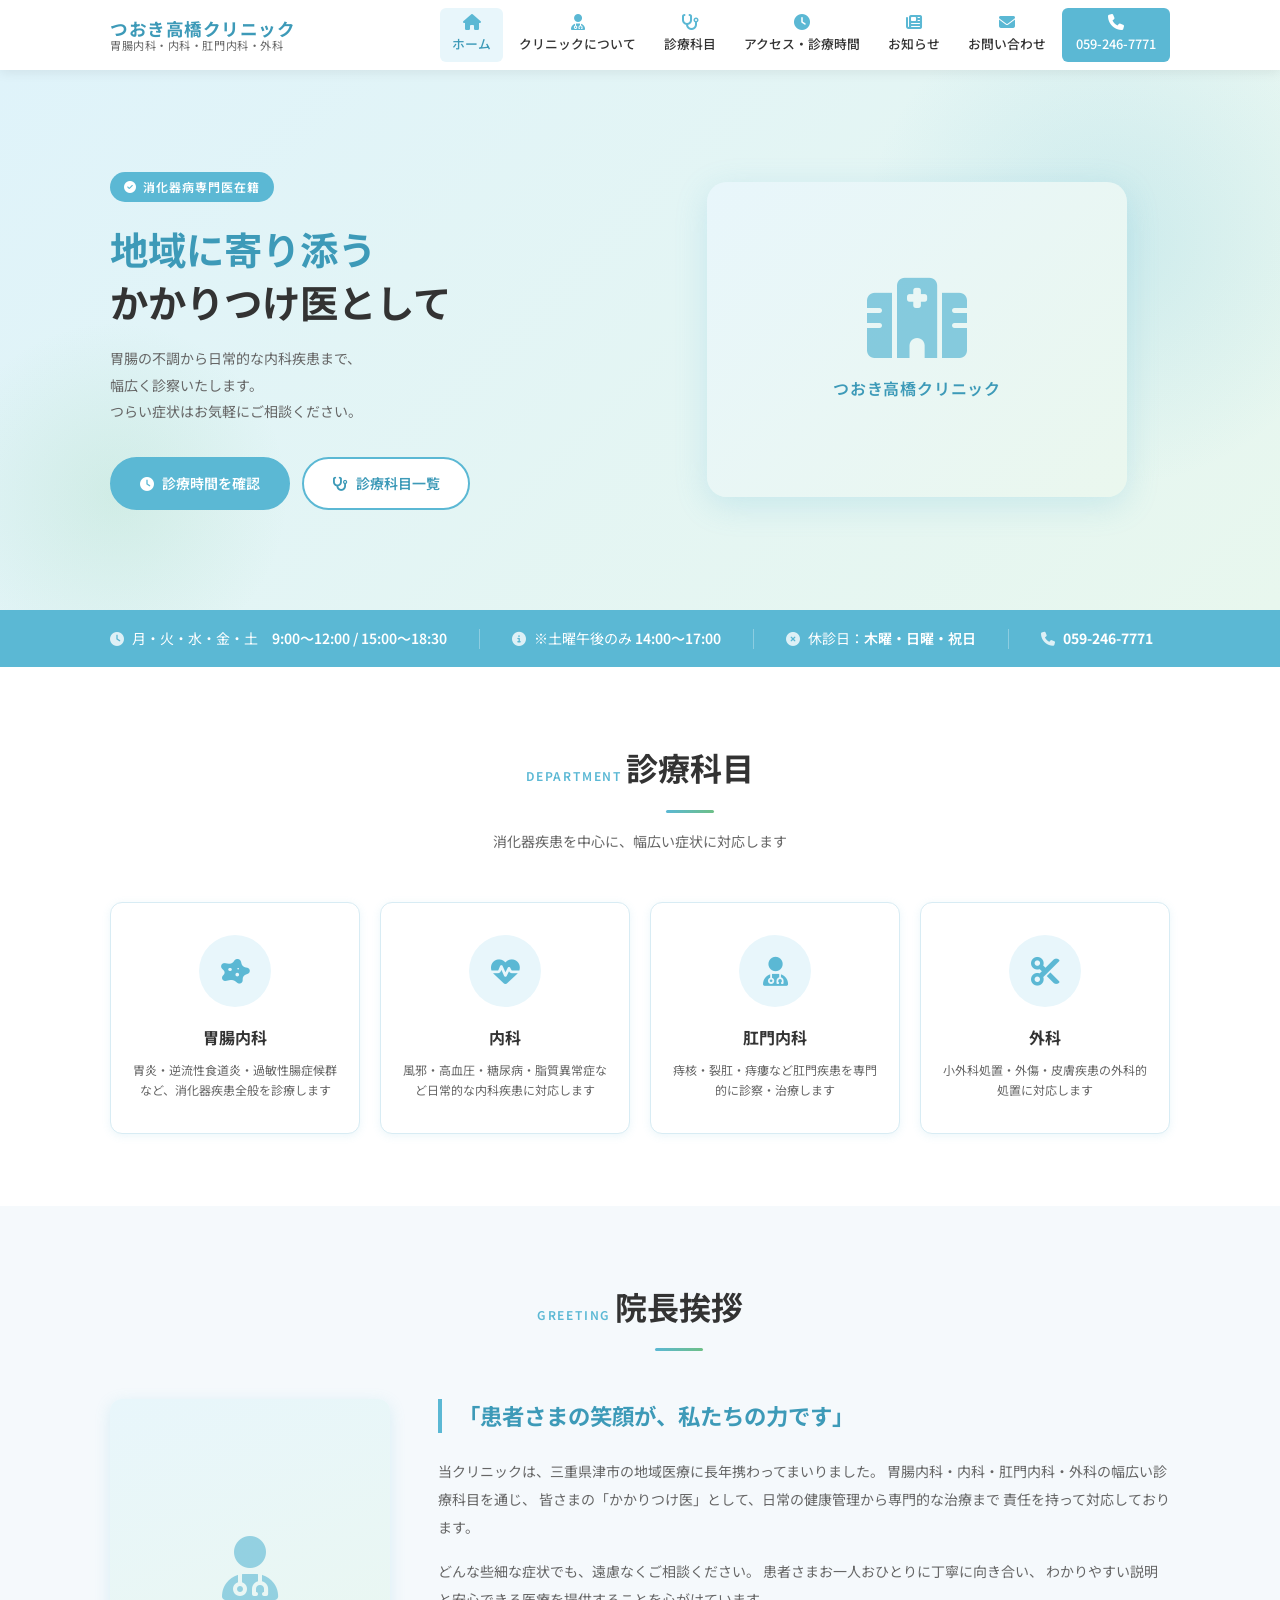
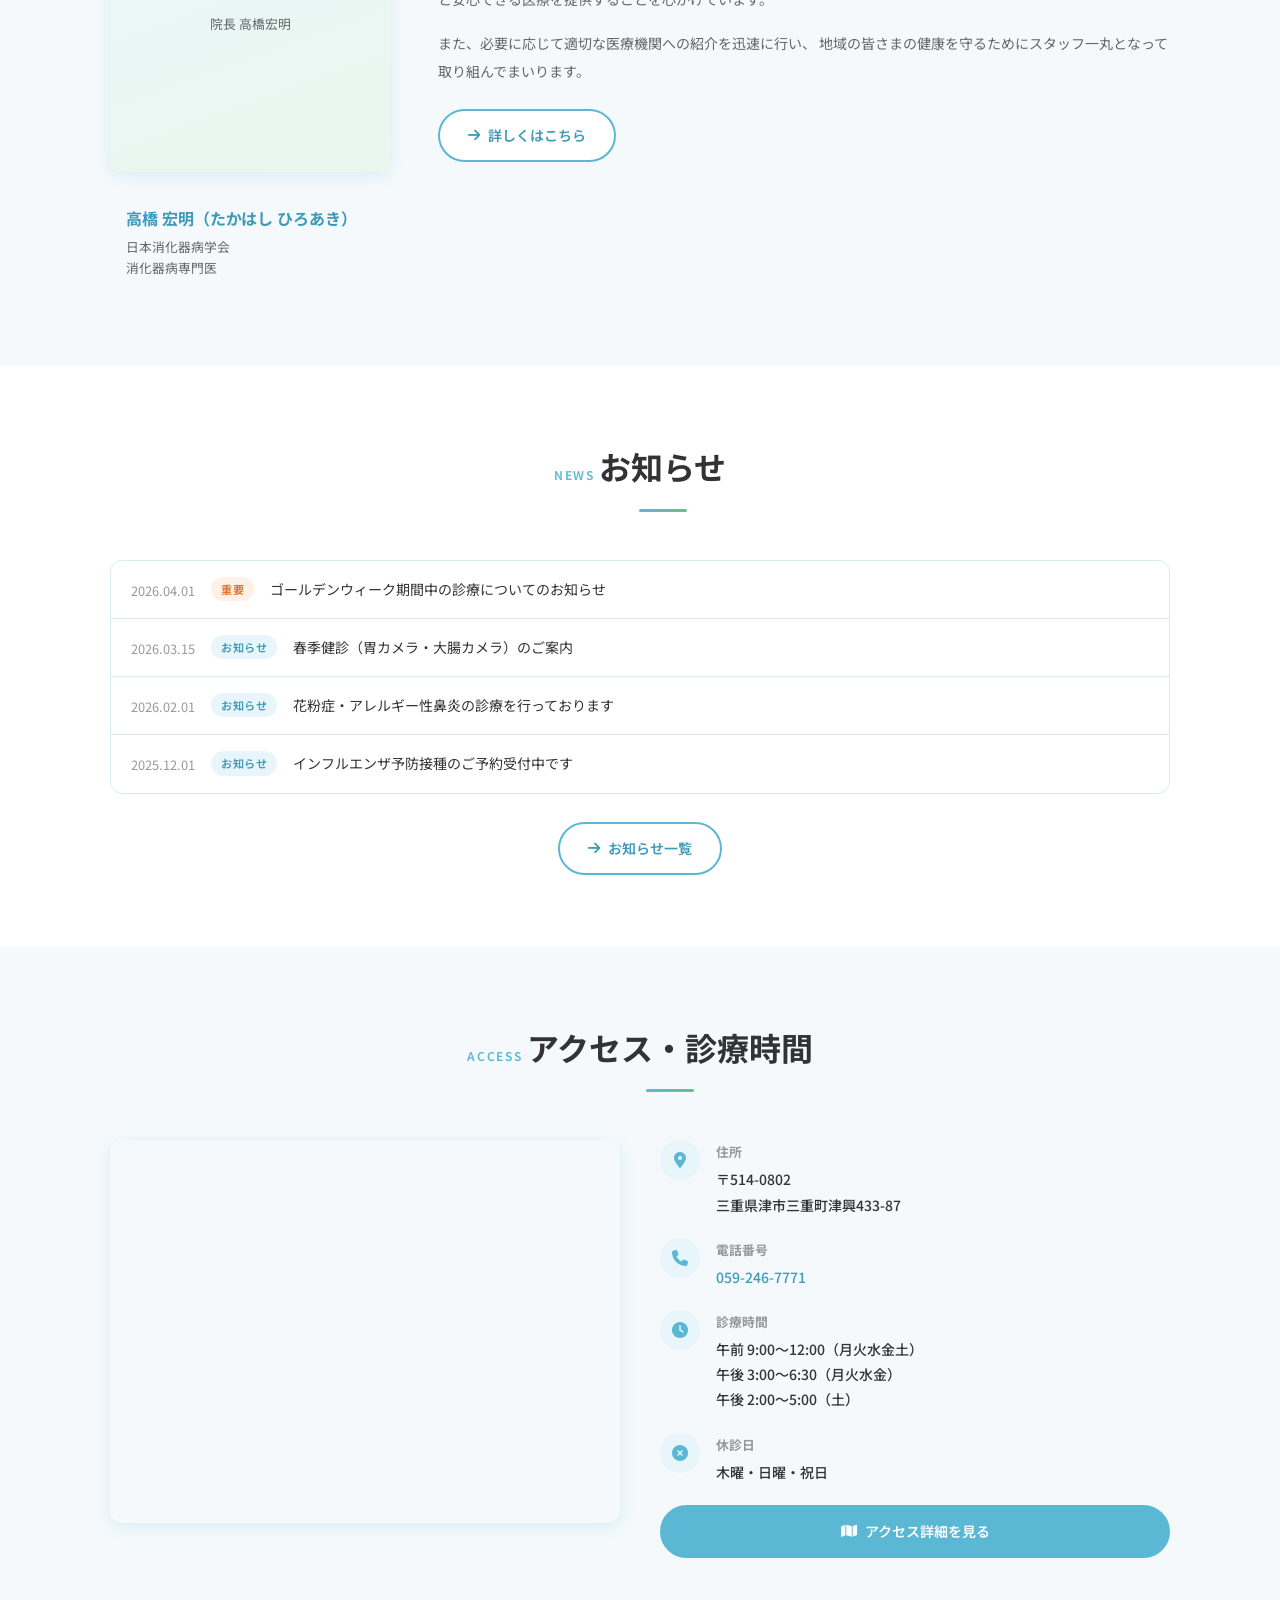
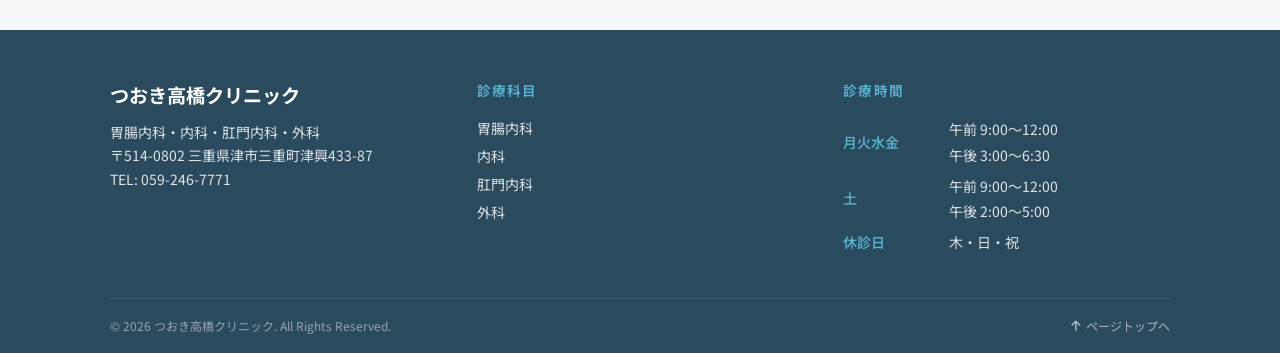
==== index.html @ 0715feaf "first commit" ====
<!DOCTYPE html>
<html lang="ja">
<head>
  <meta charset="UTF-8">
  <meta name="viewport" content="width=device-width, initial-scale=1.0">
  <title>つおき高橋クリニック | 胃腸内科・内科・肛門内科・外科 — 三重県津市</title>
  <meta name="description" content="三重県津市の「つおき高橋クリニック」。胃腸内科・内科・肛門内科・外科を診療。院長は日本消化器病学会専門医。お気軽にご来院ください。">
  <link rel="preconnect" href="https://fonts.googleapis.com">
  <link rel="preconnect" href="https://fonts.gstatic.com" crossorigin>
  <link href="https://fonts.googleapis.com/css2?family=Noto+Sans+JP:wght@400;500;600;700&display=swap" rel="stylesheet">
  <link rel="stylesheet" href="https://cdnjs.cloudflare.com/ajax/libs/font-awesome/6.5.0/css/all.min.css" media="print" onload="this.media='all'">
  <noscript><link rel="stylesheet" href="https://cdnjs.cloudflare.com/ajax/libs/font-awesome/6.5.0/css/all.min.css"></noscript>
  <link rel="stylesheet" href="css/common.css">
  <link rel="stylesheet" href="css/style.css">
  <!-- SEO: canonical / favicon -->
  <link rel="canonical" href="https://www.tsuoki-takahashi-cl.com/">
  <link rel="icon" href="/images/favicon.ico">
  <meta name="theme-color" content="#5BB8D4">
  <meta name="geo.region" content="JP-24">
  <meta name="geo.placename" content="津市, 三重県">
  <meta name="geo.position" content="34.73;136.5">
  <meta name="ICBM" content="34.73, 136.5">
  <!-- SEO: OGP -->
  <meta property="og:type" content="website">
  <meta property="og:locale" content="ja_JP">
  <meta property="og:site_name" content="つおき高橋クリニック">
  <meta property="og:title" content="つおき高橋クリニック | 胃腸内科・内科・肛門内科・外科 — 三重県津市">
  <meta property="og:description" content="三重県津市の「つおき高橋クリニック」。胃腸内科・内科・肛門内科・外科を診療。院長は日本消化器病学会専門医。お気軽にご来院ください。">
  <meta property="og:url" content="https://www.tsuoki-takahashi-cl.com/">
  <meta property="og:image" content="https://www.tsuoki-takahashi-cl.com/images/ogp.png">
  <meta property="og:image:width" content="1200">
  <meta property="og:image:height" content="630">
  <!-- SEO: Twitter Card -->
  <meta name="twitter:card" content="summary_large_image">
  <meta name="twitter:title" content="つおき高橋クリニック | 三重県津市">
  <meta name="twitter:description" content="三重県津市の胃腸内科・内科・肛門内科・外科クリニック。消化器病専門医在籍。">
  <meta name="twitter:image" content="https://www.tsuoki-takahashi-cl.com/images/ogp.png">
  <!-- AIO: JSON-LD 構造化データ -->
  <script type="application/ld+json">
  [
    {
      "@context": "https://schema.org",
      "@type": "MedicalClinic",
      "@id": "https://www.tsuoki-takahashi-cl.com/#clinic",
      "name": "つおき高橋クリニック",
      "alternateName": "Tsuoki Takahashi Clinic",
      "url": "https://www.tsuoki-takahashi-cl.com/",
      "telephone": "+81-59-246-7771",
      "image": "https://www.tsuoki-takahashi-cl.com/images/ogp.png",
      "description": "三重県津市の胃腸内科・内科・肛門内科・外科クリニック。日本消化器病学会 消化器病専門医の院長が丁寧に診察します。",
      "address": {
        "@type": "PostalAddress",
        "streetAddress": "三重町津興433-87",
        "addressLocality": "津市",
        "addressRegion": "三重県",
        "postalCode": "514-0802",
        "addressCountry": "JP"
      },
      "geo": {
        "@type": "GeoCoordinates",
        "latitude": 34.73,
        "longitude": 136.5
      },
      "medicalSpecialty": ["Gastroenterology", "GeneralPractice", "Surgery"],
      "openingHoursSpecification": [
        {
          "@type": "OpeningHoursSpecification",
          "dayOfWeek": ["Monday","Tuesday","Wednesday","Friday"],
          "opens": "09:00",
          "closes": "12:00"
        },
        {
          "@type": "OpeningHoursSpecification",
          "dayOfWeek": ["Monday","Tuesday","Wednesday","Friday"],
          "opens": "15:00",
          "closes": "18:30"
        },
        {
          "@type": "OpeningHoursSpecification",
          "dayOfWeek": ["Saturday"],
          "opens": "09:00",
          "closes": "12:00"
        },
        {
          "@type": "OpeningHoursSpecification",
          "dayOfWeek": ["Saturday"],
          "opens": "14:00",
          "closes": "17:00"
        }
      ],
      "employee": {
        "@type": "Physician",
        "name": "高橋 宏明",
        "honorificPrefix": "Dr.",
        "jobTitle": "院長",
        "medicalSpecialty": "Gastroenterology"
      },
      "priceRange": "保険診療",
      "currenciesAccepted": "JPY",
      "paymentAccepted": "健康保険、現金"
    },
    {
      "@context": "https://schema.org",
      "@type": "WebSite",
      "url": "https://www.tsuoki-takahashi-cl.com/",
      "name": "つおき高橋クリニック",
      "inLanguage": "ja"
    }
  ]
  </script>
</head>
<body>

  <!-- ヘッダー -->
  <header class="site-header">
    <div class="container header-inner">
      <a href="index.html" class="site-logo">
        <span class="logo-name">つおき高橋クリニック</span>
        <span class="logo-sub">胃腸内科・内科・肛門内科・外科</span>
      </a>
      <nav class="global-nav" aria-label="グローバルナビゲーション">
        <a href="index.html"><i class="fa-solid fa-house"></i>ホーム</a>
        <a href="about.html"><i class="fa-solid fa-user-doctor"></i>クリニックについて</a>
        <a href="department.html"><i class="fa-solid fa-stethoscope"></i>診療科目</a>
        <a href="access.html"><i class="fa-solid fa-clock"></i>アクセス・診療時間</a>
        <a href="news.html"><i class="fa-solid fa-newspaper"></i>お知らせ</a>
        <a href="contact.html"><i class="fa-solid fa-envelope"></i>お問い合わせ</a>
        <a href="tel:0592467771" class="header-tel"><i class="fa-solid fa-phone"></i>059-246-7771</a>
      </nav>
      <button class="hamburger" aria-label="メニューを開く" aria-expanded="false">
        <span></span><span></span><span></span>
      </button>
    </div>
  </header>

  <main>

    <!-- ヒーロー -->
    <section class="hero">
      <div class="container">
        <div class="hero-inner">
          <div class="hero-content fade-in">
            <span class="hero-tag"><i class="fa-solid fa-circle-check"></i>消化器病専門医在籍</span>
            <h1 class="hero-title">
              <em>地域に寄り添う</em><br>
              かかりつけ医として
            </h1>
            <p class="hero-desc">
              胃腸の不調から日常的な内科疾患まで、<br>
              幅広く診察いたします。<br>
              つらい症状はお気軽にご相談ください。
            </p>
            <div class="hero-actions">
              <a href="access.html" class="btn btn-primary"><i class="fa-solid fa-clock"></i>診療時間を確認</a>
              <a href="department.html" class="btn btn-secondary"><i class="fa-solid fa-stethoscope"></i>診療科目一覧</a>
            </div>
          </div>
          <div class="hero-image fade-in">
            <div class="hero-illust">
              <i class="fa-solid fa-hospital"></i>
              <p>つおき高橋クリニック</p>
            </div>
          </div>
        </div>
      </div>
    </section>

    <!-- 診療案内バー -->
    <div class="info-bar">
      <div class="container">
        <div class="info-bar-inner">
          <div class="info-bar-item">
            <i class="fa-solid fa-clock"></i>
            <span>月・火・水・金・土　<strong>9:00〜12:00 / 15:00〜18:30</strong></span>
          </div>
          <div class="info-bar-divider"></div>
          <div class="info-bar-item">
            <i class="fa-solid fa-circle-info"></i>
            <span>※土曜午後のみ <strong>14:00〜17:00</strong></span>
          </div>
          <div class="info-bar-divider"></div>
          <div class="info-bar-item">
            <i class="fa-solid fa-circle-xmark"></i>
            <span>休診日：<strong>木曜・日曜・祝日</strong></span>
          </div>
          <div class="info-bar-divider"></div>
          <div class="info-bar-item">
            <i class="fa-solid fa-phone"></i>
            <a href="tel:0592467771" style="color:white;font-weight:700;">059-246-7771</a>
          </div>
        </div>
      </div>
    </div>

    <!-- 診療科目 -->
    <section class="section">
      <div class="container">
        <div class="section-header fade-in">
          <span class="section-label">Department</span>
          <h2 class="section-title">診療科目</h2>
          <p class="section-desc">消化器疾患を中心に、幅広い症状に対応します</p>
        </div>
        <div class="dept-grid">
          <a href="department.html#gastro" class="dept-card fade-in">
            <div class="dept-icon"><i class="fa-solid fa-disease"></i></div>
            <h3>胃腸内科</h3>
            <p>胃炎・逆流性食道炎・過敏性腸症候群など、消化器疾患全般を診療します</p>
          </a>
          <a href="department.html#internal" class="dept-card fade-in">
            <div class="dept-icon"><i class="fa-solid fa-heart-pulse"></i></div>
            <h3>内科</h3>
            <p>風邪・高血圧・糖尿病・脂質異常症など日常的な内科疾患に対応します</p>
          </a>
          <a href="department.html#anal" class="dept-card fade-in">
            <div class="dept-icon"><i class="fa-solid fa-user-doctor"></i></div>
            <h3>肛門内科</h3>
            <p>痔核・裂肛・痔瘻など肛門疾患を専門的に診察・治療します</p>
          </a>
          <a href="department.html#surgery" class="dept-card fade-in">
            <div class="dept-icon"><i class="fa-solid fa-scissors"></i></div>
            <h3>外科</h3>
            <p>小外科処置・外傷・皮膚疾患の外科的処置に対応します</p>
          </a>
        </div>
      </div>
    </section>

    <!-- 院長挨拶 -->
    <section class="section section-alt">
      <div class="container">
        <div class="section-header fade-in">
          <span class="section-label">Greeting</span>
          <h2 class="section-title">院長挨拶</h2>
        </div>
        <div class="greeting-inner">
          <div class="greeting-image fade-in">
            <div class="doctor-photo">
              <i class="fa-solid fa-user-doctor"></i>
              <p>院長 高橋宏明</p>
            </div>
            <div class="doctor-profile">
              <h4>高橋 宏明（たかはし ひろあき）</h4>
              <p>日本消化器病学会<br>消化器病専門医</p>
            </div>
          </div>
          <div class="greeting-text fade-in">
            <blockquote>「患者さまの笑顔が、私たちの力です」</blockquote>
            <p>
              当クリニックは、三重県津市の地域医療に長年携わってまいりました。
              胃腸内科・内科・肛門内科・外科の幅広い診療科目を通じ、
              皆さまの「かかりつけ医」として、日常の健康管理から専門的な治療まで
              責任を持って対応しております。
            </p>
            <p>
              どんな些細な症状でも、遠慮なくご相談ください。
              患者さまお一人おひとりに丁寧に向き合い、
              わかりやすい説明と安心できる医療を提供することを心がけています。
            </p>
            <p>
              また、必要に応じて適切な医療機関への紹介を迅速に行い、
              地域の皆さまの健康を守るためにスタッフ一丸となって取り組んでまいります。
            </p>
            <a href="about.html" class="btn btn-secondary" style="margin-top:8px;">
              <i class="fa-solid fa-arrow-right"></i>詳しくはこちら
            </a>
          </div>
        </div>
      </div>
    </section>

    <!-- お知らせ -->
    <section class="section">
      <div class="container">
        <div class="section-header fade-in">
          <span class="section-label">News</span>
          <h2 class="section-title">お知らせ</h2>
        </div>
        <div class="news-list fade-in">
          <a href="news.html" class="news-item">
            <span class="news-item-date">2026.04.01</span>
            <span class="news-badge badge-important">重要</span>
            <span class="news-item-title">ゴールデンウィーク期間中の診療についてのお知らせ</span>
          </a>
          <a href="news.html" class="news-item">
            <span class="news-item-date">2026.03.15</span>
            <span class="news-badge">お知らせ</span>
            <span class="news-item-title">春季健診（胃カメラ・大腸カメラ）のご案内</span>
          </a>
          <a href="news.html" class="news-item">
            <span class="news-item-date">2026.02.01</span>
            <span class="news-badge">お知らせ</span>
            <span class="news-item-title">花粉症・アレルギー性鼻炎の診療を行っております</span>
          </a>
          <a href="news.html" class="news-item">
            <span class="news-item-date">2025.12.01</span>
            <span class="news-badge">お知らせ</span>
            <span class="news-item-title">インフルエンザ予防接種のご予約受付中です</span>
          </a>
        </div>
        <div style="text-align:center; margin-top:28px;">
          <a href="news.html" class="btn btn-secondary"><i class="fa-solid fa-arrow-right"></i>お知らせ一覧</a>
        </div>
      </div>
    </section>

    <!-- アクセス -->
    <section class="section section-alt">
      <div class="container">
        <div class="section-header fade-in">
          <span class="section-label">Access</span>
          <h2 class="section-title">アクセス・診療時間</h2>
        </div>
        <div class="access-grid fade-in">
          <div class="access-map">
            <iframe
              src="https://www.google.com/maps/embed?pb=!1m18!1m12!1m3!1d3270.5!2d136.5!3d34.73!2m3!1f0!2f0!3f0!3m2!1i1024!2i768!4f13.1!3m3!1m2!1s0x0%3A0x0!2s%E4%B8%89%E9%87%8D%E7%9C%8C%E6%B4%A5%E5%B8%82%E4%B8%89%E9%87%8D%E7%94%BA%E6%B4%A5%E8%88%88433-87!5e0!3m2!1sja!2sjp!4v1"
              allowfullscreen=""
              loading="lazy"
              referrerpolicy="no-referrer-when-downgrade"
              title="つおき高橋クリニック 地図"
            ></iframe>
          </div>
          <div class="access-info">
            <div class="access-info-item">
              <div class="icon"><i class="fa-solid fa-location-dot"></i></div>
              <div>
                <h4>住所</h4>
                <p>〒514-0802<br>三重県津市三重町津興433-87</p>
              </div>
            </div>
            <div class="access-info-item">
              <div class="icon"><i class="fa-solid fa-phone"></i></div>
              <div>
                <h4>電話番号</h4>
                <p><a href="tel:0592467771">059-246-7771</a></p>
              </div>
            </div>
            <div class="access-info-item">
              <div class="icon"><i class="fa-solid fa-clock"></i></div>
              <div>
                <h4>診療時間</h4>
                <p>
                  午前 9:00〜12:00（月火水金土）<br>
                  午後 3:00〜6:30（月火水金）<br>
                  午後 2:00〜5:00（土）
                </p>
              </div>
            </div>
            <div class="access-info-item">
              <div class="icon"><i class="fa-solid fa-circle-xmark"></i></div>
              <div>
                <h4>休診日</h4>
                <p>木曜・日曜・祝日</p>
              </div>
            </div>
            <a href="access.html" class="btn btn-primary"><i class="fa-solid fa-map"></i>アクセス詳細を見る</a>
          </div>
        </div>
      </div>
    </section>

  </main>

  <!-- フッター -->
  <footer class="site-footer">
    <div class="container">
      <div class="footer-inner">
        <div class="footer-brand">
          <span class="footer-logo">つおき高橋クリニック</span>
          <p>
            胃腸内科・内科・肛門内科・外科<br>
            〒514-0802 三重県津市三重町津興433-87<br>
            TEL: <a href="tel:0592467771">059-246-7771</a>
          </p>
        </div>
        <div class="footer-info">
          <h3>診療科目</h3>
          <p>
            胃腸内科<br>
            内科<br>
            肛門内科<br>
            外科
          </p>
        </div>
        <div class="footer-hours">
          <h3>診療時間</h3>
          <table class="hours-table">
            <tr><th scope="row">月火水金</th><td>午前 9:00〜12:00<br>午後 3:00〜6:30</td></tr>
            <tr><th scope="row">土</th><td>午前 9:00〜12:00<br>午後 2:00〜5:00</td></tr>
            <tr><th scope="row">休診日</th><td>木・日・祝</td></tr>
          </table>
        </div>
      </div>
      <div class="footer-bottom">
        <p>&copy; 2026 つおき高橋クリニック. All Rights Reserved.</p>
        <a href="#" class="page-top-btn"><i class="fa-solid fa-arrow-up"></i>ページトップへ</a>
      </div>
    </div>
  </footer>

  <script src="js/main.js"></script>
</body>
</html>
---- css/common.css ----
/* =============================================
   common.css — 全ページ共通スタイル
   つおき高橋クリニック
   ============================================= */

/* --- CSS カスタムプロパティ --- */
:root {
  --color-main: #5BB8D4;
  --color-main-dark: #3d9ab8;
  --color-main-light: #e8f6fb;
  --color-sub: #6DBF87;
  --color-sub-dark: #4fa36b;
  --color-sub-light: #eaf7ee;
  --color-bg: #FFFFFF;
  --color-bg-gray: #F5F9FC;
  --color-text: #333333;
  --color-text-light: #666666;
  --color-text-muted: #999999;
  --color-accent: #F5A623;
  --color-border: #D8ECF4;
  --color-white: #FFFFFF;

  --font-family: 'Noto Sans JP', 'Hiragino Kaku Gothic ProN', 'Hiragino Sans', Meiryo, sans-serif;
  --font-size-base: 16px;
  --font-size-sm: 0.875rem;
  --font-size-lg: 1.125rem;
  --font-size-xl: 1.5rem;
  --font-size-2xl: 2rem;
  --font-size-3xl: 2.5rem;

  --radius-sm: 6px;
  --radius-md: 12px;
  --radius-lg: 20px;
  --radius-full: 9999px;

  --shadow-sm: 0 2px 8px rgba(91, 184, 212, 0.12);
  --shadow-md: 0 4px 16px rgba(91, 184, 212, 0.18);
  --shadow-lg: 0 8px 32px rgba(91, 184, 212, 0.22);

  --transition: 0.25s ease;
  --container-width: 1100px;
  --header-height: 70px;
}

/* --- リセット & ベース --- */
*, *::before, *::after {
  box-sizing: border-box;
  margin: 0;
  padding: 0;
}

html {
  font-size: var(--font-size-base);
  scroll-behavior: smooth;
}

body {
  font-family: var(--font-family);
  color: var(--color-text);
  background-color: var(--color-bg);
  line-height: 1.8;
  -webkit-font-smoothing: antialiased;
}

img {
  max-width: 100%;
  height: auto;
  display: block;
}

a {
  color: inherit;
  text-decoration: none;
}

ul, ol {
  list-style: none;
}

/* --- コンテナ --- */
.container {
  width: 100%;
  max-width: var(--container-width);
  margin: 0 auto;
  padding: 0 20px;
}

/* =============================================
   ヘッダー
   ============================================= */
.site-header {
  position: sticky;
  top: 0;
  left: 0;
  width: 100%;
  height: var(--header-height);
  background: var(--color-white);
  box-shadow: 0 2px 12px rgba(0, 0, 0, 0.08);
  z-index: 1000;
}

.header-inner {
  display: flex;
  align-items: center;
  justify-content: space-between;
  height: 100%;
}

.site-logo {
  display: flex;
  flex-direction: column;
  text-decoration: none;
  line-height: 1.2;
}

.site-logo .logo-name {
  font-size: 1.1rem;
  font-weight: 700;
  color: var(--color-main-dark);
  letter-spacing: 0.03em;
}

.site-logo .logo-sub {
  font-size: 0.7rem;
  color: var(--color-text-light);
  letter-spacing: 0.05em;
}

/* グローバルナビ */
.global-nav {
  display: flex;
  align-items: center;
  gap: 4px;
}

.global-nav a {
  display: flex;
  flex-direction: column;
  align-items: center;
  padding: 6px 12px;
  font-size: 0.8rem;
  font-weight: 500;
  color: var(--color-text);
  border-radius: var(--radius-sm);
  transition: color var(--transition), background var(--transition);
  white-space: nowrap;
}

.global-nav a:hover,
.global-nav a.active {
  color: var(--color-main-dark);
  background: var(--color-main-light);
}

.global-nav a i {
  font-size: 1rem;
  margin-bottom: 2px;
  color: var(--color-main);
}

/* 電話番号ボタン */
.header-tel {
  display: flex;
  flex-direction: column;
  align-items: center;
  background: var(--color-main);
  color: var(--color-white) !important;
  border-radius: var(--radius-md);
  padding: 6px 14px !important;
  transition: background var(--transition) !important;
}

.header-tel:hover {
  background: var(--color-main-dark) !important;
  color: var(--color-white) !important;
}

.header-tel i {
  color: var(--color-white) !important;
}

/* ハンバーガーボタン */
.hamburger {
  display: none;
  flex-direction: column;
  justify-content: center;
  align-items: center;
  width: 44px;
  height: 44px;
  gap: 5px;
  background: none;
  border: none;
  cursor: pointer;
  padding: 8px;
  border-radius: var(--radius-sm);
  transition: background var(--transition);
}

.hamburger:hover {
  background: var(--color-main-light);
}

.hamburger span {
  display: block;
  width: 24px;
  height: 2px;
  background: var(--color-text);
  border-radius: 2px;
  transition: transform var(--transition), opacity var(--transition);
}

.hamburger.is-open span:nth-child(1) {
  transform: translateY(7px) rotate(45deg);
}

.hamburger.is-open span:nth-child(2) {
  opacity: 0;
}

.hamburger.is-open span:nth-child(3) {
  transform: translateY(-7px) rotate(-45deg);
}

/* =============================================
   フッター
   ============================================= */
.site-footer {
  background: #2a4a5e;
  color: rgba(255, 255, 255, 0.85);
  padding: 48px 0 0;
}

.footer-inner {
  display: grid;
  grid-template-columns: 1fr 1fr 1fr;
  gap: 40px;
  padding-bottom: 40px;
  border-bottom: 1px solid rgba(255, 255, 255, 0.1);
}

.footer-brand .footer-logo {
  font-size: 1.2rem;
  font-weight: 700;
  color: var(--color-white);
  margin-bottom: 8px;
  display: block;
}

.footer-brand p {
  font-size: var(--font-size-sm);
  line-height: 1.7;
}

.footer-info h3,
.footer-hours h3 {
  font-size: 0.85rem;
  font-weight: 600;
  color: var(--color-main);
  letter-spacing: 0.08em;
  text-transform: uppercase;
  margin-bottom: 12px;
}

.footer-info p {
  font-size: var(--font-size-sm);
  line-height: 2;
}

.footer-info a {
  color: rgba(255, 255, 255, 0.85);
  transition: color var(--transition);
}

.footer-info a:hover {
  color: var(--color-main);
}

.hours-table {
  font-size: var(--font-size-sm);
  width: 100%;
  border-collapse: collapse;
}

.hours-table td {
  padding: 3px 8px 3px 0;
  vertical-align: top;
}

.hours-table th {
  white-space: nowrap;
  color: var(--color-main);
  font-weight: 500;
  text-align: left;
}

.footer-bottom {
  display: flex;
  justify-content: space-between;
  align-items: center;
  padding: 16px 0;
  font-size: 0.75rem;
  color: rgba(255, 255, 255, 0.5);
}

.page-top-btn {
  display: flex;
  align-items: center;
  gap: 6px;
  color: rgba(255, 255, 255, 0.6);
  font-size: 0.75rem;
  transition: color var(--transition);
}

.page-top-btn:hover {
  color: var(--color-main);
}

/* =============================================
   共通セクション
   ============================================= */
.section {
  padding: 72px 0;
}

.section-alt {
  background: var(--color-bg-gray);
}

.section-header {
  text-align: center;
  margin-bottom: 48px;
}

.section-label {
  display: inline-block;
  font-size: 0.75rem;
  font-weight: 600;
  letter-spacing: 0.15em;
  text-transform: uppercase;
  color: var(--color-main);
  margin-bottom: 8px;
}

.section-title {
  font-size: var(--font-size-2xl);
  font-weight: 700;
  color: var(--color-text);
  position: relative;
  display: inline-block;
  padding-bottom: 16px;
}

.section-title::after {
  content: '';
  position: absolute;
  bottom: 0;
  left: 50%;
  transform: translateX(-50%);
  width: 48px;
  height: 3px;
  background: linear-gradient(90deg, var(--color-main), var(--color-sub));
  border-radius: 2px;
}

.section-desc {
  margin-top: 16px;
  font-size: var(--font-size-sm);
  color: var(--color-text-light);
  max-width: 560px;
  margin-left: auto;
  margin-right: auto;
}

/* =============================================
   ページヒーロー（内ページ共通）
   ============================================= */
.page-hero {
  background: linear-gradient(135deg, var(--color-main) 0%, var(--color-sub) 100%);
  padding: 48px 0;
  text-align: center;
  color: var(--color-white);
}

.page-hero-label {
  font-size: 0.75rem;
  letter-spacing: 0.15em;
  opacity: 0.8;
  margin-bottom: 8px;
}

.page-hero-title {
  font-size: var(--font-size-2xl);
  font-weight: 700;
}

/* パンくず */
.breadcrumb {
  padding: 12px 0;
  background: var(--color-bg-gray);
  border-bottom: 1px solid var(--color-border);
}

.breadcrumb ol {
  display: flex;
  align-items: center;
  gap: 8px;
  font-size: 0.8rem;
  color: var(--color-text-muted);
}

.breadcrumb ol li + li::before {
  content: '›';
  margin-right: 8px;
}

.breadcrumb ol a {
  color: var(--color-main-dark);
}

.breadcrumb ol a:hover {
  text-decoration: underline;
}

/* =============================================
   ボタン
   ============================================= */
.btn {
  display: inline-flex;
  align-items: center;
  justify-content: center;
  gap: 8px;
  min-height: 44px;
  padding: 12px 28px;
  font-size: var(--font-size-sm);
  font-weight: 600;
  border-radius: var(--radius-full);
  border: 2px solid transparent;
  cursor: pointer;
  transition: all var(--transition);
  text-decoration: none;
  white-space: nowrap;
}

.btn-primary {
  background: var(--color-main);
  color: var(--color-white);
  border-color: var(--color-main);
}

.btn-primary:hover {
  background: var(--color-main-dark);
  border-color: var(--color-main-dark);
  transform: translateY(-2px);
  box-shadow: var(--shadow-md);
}

.btn-secondary {
  background: var(--color-white);
  color: var(--color-main-dark);
  border-color: var(--color-main);
}

.btn-secondary:hover {
  background: var(--color-main-light);
  transform: translateY(-2px);
}

.btn-sub {
  background: var(--color-sub);
  color: var(--color-white);
  border-color: var(--color-sub);
}

.btn-sub:hover {
  background: var(--color-sub-dark);
  border-color: var(--color-sub-dark);
  transform: translateY(-2px);
  box-shadow: var(--shadow-md);
}

/* =============================================
   カード
   ============================================= */
.card {
  background: var(--color-white);
  border-radius: var(--radius-md);
  box-shadow: var(--shadow-sm);
  overflow: hidden;
  transition: transform var(--transition), box-shadow var(--transition);
}

.card:hover {
  transform: translateY(-4px);
  box-shadow: var(--shadow-md);
}

/* =============================================
   お知らせ共通
   ============================================= */
.news-badge {
  display: inline-block;
  padding: 2px 10px;
  border-radius: var(--radius-full);
  font-size: 0.7rem;
  font-weight: 600;
  letter-spacing: 0.05em;
  background: var(--color-main-light);
  color: var(--color-main-dark);
}

.news-badge.badge-important {
  background: #fff0e8;
  color: #e07030;
}

/* =============================================
   レスポンシブ（768px以下）
   ============================================= */
@media (max-width: 768px) {
  :root {
    --header-height: 60px;
  }

  /* ハンバーガー表示 */
  .hamburger {
    display: flex;
  }

  /* グローバルナビ */
  .global-nav {
    position: fixed;
    top: var(--header-height);
    left: 0;
    width: 100%;
    height: calc(100vh - var(--header-height));
    background: var(--color-white);
    flex-direction: column;
    align-items: stretch;
    gap: 0;
    padding: 16px;
    overflow-y: auto;
    transform: translateX(100%);
    transition: transform var(--transition);
    box-shadow: var(--shadow-lg);
  }

  .global-nav.is-open {
    transform: translateX(0);
  }

  .global-nav a {
    flex-direction: row;
    justify-content: flex-start;
    padding: 14px 16px;
    font-size: 1rem;
    border-radius: var(--radius-md);
    gap: 12px;
    min-height: 44px;
  }

  .global-nav a i {
    width: 24px;
    text-align: center;
    margin-bottom: 0;
  }

  .header-tel {
    flex-direction: row;
    padding: 14px 16px !important;
  }

  /* フッター */
  .footer-inner {
    grid-template-columns: 1fr;
    gap: 32px;
  }

  .footer-bottom {
    flex-direction: column;
    gap: 8px;
    text-align: center;
  }

  /* セクション */
  .section {
    padding: 48px 0;
  }

  .section-title {
    font-size: 1.6rem;
  }
}
---- css/style.css ----
/* =============================================
   style.css — ページ固有スタイル
   つおき高橋クリニック
   ============================================= */

/* =============================================
   フェードインアニメーション（共通）
   ============================================= */
.fade-in {
  opacity: 0;
  transform: translateY(20px);
  transition: opacity 0.6s ease, transform 0.6s ease;
}

.fade-in.is-visible {
  opacity: 1;
  transform: translateY(0);
}

/* =============================================
   index.html — トップページ
   ============================================= */

/* ヒーロー */
.hero {
  position: relative;
  min-height: 540px;
  display: flex;
  align-items: center;
  background: linear-gradient(135deg, #dff3fa 0%, #e8f7ee 100%);
  overflow: hidden;
}

.hero::before {
  content: '';
  position: absolute;
  top: -80px;
  right: -80px;
  width: 500px;
  height: 500px;
  background: radial-gradient(circle, rgba(91,184,212,0.18) 0%, transparent 70%);
  border-radius: 50%;
}

.hero::after {
  content: '';
  position: absolute;
  bottom: -60px;
  left: -60px;
  width: 350px;
  height: 350px;
  background: radial-gradient(circle, rgba(109,191,135,0.15) 0%, transparent 70%);
  border-radius: 50%;
}

.hero-inner {
  position: relative;
  z-index: 1;
  display: grid;
  grid-template-columns: 1fr 1fr;
  gap: 48px;
  align-items: center;
}

.hero-content {
  max-width: 520px;
}

.hero-tag {
  display: inline-flex;
  align-items: center;
  gap: 6px;
  background: var(--color-main);
  color: var(--color-white);
  font-size: 0.75rem;
  font-weight: 600;
  letter-spacing: 0.08em;
  padding: 4px 14px;
  border-radius: var(--radius-full);
  margin-bottom: 20px;
}

.hero-title {
  font-size: 2.4rem;
  font-weight: 700;
  line-height: 1.4;
  color: var(--color-text);
  margin-bottom: 16px;
}

.hero-title em {
  color: var(--color-main-dark);
  font-style: normal;
}

.hero-desc {
  font-size: var(--font-size-sm);
  color: var(--color-text-light);
  margin-bottom: 32px;
  line-height: 1.9;
}

.hero-actions {
  display: flex;
  gap: 12px;
  flex-wrap: wrap;
}

.hero-image {
  display: flex;
  justify-content: center;
  align-items: center;
}

.hero-illust {
  width: 100%;
  max-width: 420px;
  aspect-ratio: 4/3;
  background: linear-gradient(135deg, var(--color-main-light), var(--color-sub-light));
  border-radius: var(--radius-lg);
  display: flex;
  flex-direction: column;
  align-items: center;
  justify-content: center;
  gap: 16px;
  box-shadow: var(--shadow-lg);
}

.hero-illust i {
  font-size: 5rem;
  color: var(--color-main);
  opacity: 0.7;
}

.hero-illust p {
  font-size: 1rem;
  font-weight: 600;
  color: var(--color-main-dark);
  letter-spacing: 0.05em;
}

/* 診療案内バー */
.info-bar {
  background: var(--color-main);
  color: var(--color-white);
  padding: 16px 0;
}

.info-bar-inner {
  display: flex;
  align-items: center;
  gap: 32px;
  flex-wrap: wrap;
}

.info-bar-item {
  display: flex;
  align-items: center;
  gap: 8px;
  font-size: var(--font-size-sm);
}

.info-bar-item i {
  opacity: 0.8;
}

.info-bar-item strong {
  font-weight: 600;
}

.info-bar-divider {
  width: 1px;
  height: 20px;
  background: rgba(255,255,255,0.3);
}

/* 診療科目カード */
.dept-grid {
  display: grid;
  grid-template-columns: repeat(4, 1fr);
  gap: 20px;
}

.dept-card {
  background: var(--color-white);
  border-radius: var(--radius-md);
  padding: 32px 20px;
  text-align: center;
  box-shadow: var(--shadow-sm);
  border: 1px solid var(--color-border);
  transition: transform var(--transition), box-shadow var(--transition), border-color var(--transition);
  cursor: pointer;
  text-decoration: none;
  color: inherit;
  display: block;
}

.dept-card:hover {
  transform: translateY(-6px);
  box-shadow: var(--shadow-md);
  border-color: var(--color-main);
}

.dept-icon {
  width: 72px;
  height: 72px;
  border-radius: 50%;
  background: var(--color-main-light);
  display: flex;
  align-items: center;
  justify-content: center;
  margin: 0 auto 16px;
  transition: background var(--transition);
}

.dept-card:hover .dept-icon {
  background: var(--color-main);
}

.dept-icon i {
  font-size: 1.8rem;
  color: var(--color-main);
  transition: color var(--transition);
}

.dept-card:hover .dept-icon i {
  color: var(--color-white);
}

.dept-card h3 {
  font-size: 1rem;
  font-weight: 700;
  margin-bottom: 8px;
}

.dept-card p {
  font-size: 0.75rem;
  color: var(--color-text-light);
  line-height: 1.7;
}

/* 院長挨拶 */
.greeting-inner {
  display: grid;
  grid-template-columns: 280px 1fr;
  gap: 48px;
  align-items: start;
}

.greeting-image {
  position: relative;
}

.doctor-photo {
  width: 100%;
  aspect-ratio: 3/4;
  border-radius: var(--radius-md);
  background: linear-gradient(160deg, var(--color-main-light), var(--color-sub-light));
  display: flex;
  flex-direction: column;
  align-items: center;
  justify-content: center;
  gap: 12px;
  box-shadow: var(--shadow-md);
}

.doctor-photo i {
  font-size: 4rem;
  color: var(--color-main);
  opacity: 0.6;
}

.doctor-photo p {
  font-size: 0.8rem;
  color: var(--color-text-light);
}

.doctor-profile {
  margin-top: 16px;
  padding: 16px;
  background: var(--color-bg-gray);
  border-radius: var(--radius-md);
  font-size: 0.8rem;
}

.doctor-profile h4 {
  font-size: 1rem;
  font-weight: 700;
  color: var(--color-main-dark);
  margin-bottom: 4px;
}

.doctor-profile p {
  color: var(--color-text-light);
  line-height: 1.6;
}

.greeting-text blockquote {
  font-size: 1.4rem;
  font-weight: 700;
  color: var(--color-main-dark);
  border-left: 4px solid var(--color-main);
  padding-left: 16px;
  margin-bottom: 24px;
  line-height: 1.5;
}

.greeting-text p {
  font-size: var(--font-size-sm);
  color: var(--color-text-light);
  line-height: 2;
  margin-bottom: 16px;
}

/* お知らせ一覧（トップ） */
.news-list {
  display: flex;
  flex-direction: column;
  gap: 0;
  border: 1px solid var(--color-border);
  border-radius: var(--radius-md);
  overflow: hidden;
}

.news-item {
  display: flex;
  align-items: flex-start;
  gap: 16px;
  padding: 16px 20px;
  border-bottom: 1px solid var(--color-border);
  transition: background var(--transition);
  text-decoration: none;
  color: inherit;
}

.news-item:last-child {
  border-bottom: none;
}

.news-item:hover {
  background: var(--color-bg-gray);
}

.news-item-date {
  font-size: 0.8rem;
  color: var(--color-text-muted);
  white-space: nowrap;
  margin-top: 2px;
}

.news-item-title {
  font-size: var(--font-size-sm);
  flex: 1;
}

/* アクセス（トップ） */
.access-grid {
  display: grid;
  grid-template-columns: 1fr 1fr;
  gap: 40px;
  align-items: start;
}

.access-map {
  border-radius: var(--radius-md);
  overflow: hidden;
  box-shadow: var(--shadow-md);
  aspect-ratio: 4/3;
}

.access-map iframe {
  width: 100%;
  height: 100%;
  border: none;
  display: block;
}

.access-info {
  display: flex;
  flex-direction: column;
  gap: 20px;
}

.access-info-item {
  display: flex;
  gap: 16px;
}

.access-info-item .icon {
  width: 40px;
  height: 40px;
  border-radius: 50%;
  background: var(--color-main-light);
  display: flex;
  align-items: center;
  justify-content: center;
  flex-shrink: 0;
}

.access-info-item .icon i {
  color: var(--color-main);
  font-size: 1rem;
}

.access-info-item h4 {
  font-size: 0.8rem;
  color: var(--color-text-muted);
  margin-bottom: 4px;
}

.access-info-item p {
  font-size: var(--font-size-sm);
  font-weight: 500;
}

.access-info-item a {
  color: var(--color-main-dark);
}

/* =============================================
   about.html
   ============================================= */
.philosophy-grid {
  display: grid;
  grid-template-columns: repeat(3, 1fr);
  gap: 24px;
}

.philosophy-card {
  background: var(--color-white);
  border-radius: var(--radius-md);
  padding: 32px 24px;
  text-align: center;
  box-shadow: var(--shadow-sm);
  border-top: 4px solid var(--color-main);
}

.philosophy-card:nth-child(2) {
  border-top-color: var(--color-sub);
}

.philosophy-card:nth-child(3) {
  border-top-color: var(--color-accent);
}

.philosophy-card .num {
  font-size: 2.5rem;
  font-weight: 700;
  color: var(--color-main);
  opacity: 0.3;
  line-height: 1;
  margin-bottom: 8px;
}

.philosophy-card:nth-child(2) .num {
  color: var(--color-sub);
}

.philosophy-card:nth-child(3) .num {
  color: var(--color-accent);
}

.philosophy-card h3 {
  font-size: 1.1rem;
  font-weight: 700;
  margin-bottom: 12px;
}

.philosophy-card p {
  font-size: 0.85rem;
  color: var(--color-text-light);
  line-height: 1.8;
}

/* 医師経歴 */
.profile-box {
  background: var(--color-white);
  border-radius: var(--radius-md);
  padding: 40px;
  box-shadow: var(--shadow-sm);
}

.profile-header {
  display: flex;
  gap: 32px;
  align-items: flex-start;
  margin-bottom: 32px;
  padding-bottom: 32px;
  border-bottom: 1px solid var(--color-border);
}

.profile-photo {
  width: 160px;
  height: 200px;
  flex-shrink: 0;
  border-radius: var(--radius-md);
  background: linear-gradient(160deg, var(--color-main-light), var(--color-sub-light));
  display: flex;
  flex-direction: column;
  align-items: center;
  justify-content: center;
  gap: 8px;
}

.profile-photo i {
  font-size: 3.5rem;
  color: var(--color-main);
  opacity: 0.6;
}

.profile-photo p {
  font-size: 0.7rem;
  color: var(--color-text-muted);
}

.profile-meta h3 {
  font-size: 1.6rem;
  font-weight: 700;
  margin-bottom: 4px;
}

.profile-meta .title {
  color: var(--color-main-dark);
  font-size: var(--font-size-sm);
  font-weight: 500;
  margin-bottom: 16px;
}

.profile-meta .tags {
  display: flex;
  flex-wrap: wrap;
  gap: 8px;
}

.tag {
  display: inline-block;
  padding: 4px 12px;
  background: var(--color-main-light);
  color: var(--color-main-dark);
  border-radius: var(--radius-full);
  font-size: 0.75rem;
  font-weight: 500;
}

.career-list {
  display: flex;
  flex-direction: column;
  gap: 12px;
}

.career-item {
  display: flex;
  gap: 20px;
  font-size: var(--font-size-sm);
}

.career-item .year {
  color: var(--color-main-dark);
  font-weight: 600;
  white-space: nowrap;
  min-width: 60px;
}

/* =============================================
   department.html
   ============================================= */
.dept-detail {
  display: grid;
  grid-template-columns: 1fr 340px;
  gap: 40px;
  align-items: start;
}

.dept-detail-content h2 {
  font-size: 1.6rem;
  font-weight: 700;
  color: var(--color-main-dark);
  margin-bottom: 16px;
  padding-left: 16px;
  border-left: 4px solid var(--color-main);
}

.dept-detail-content p {
  font-size: var(--font-size-sm);
  color: var(--color-text-light);
  line-height: 2;
  margin-bottom: 16px;
}

.symptom-tags {
  display: flex;
  flex-wrap: wrap;
  gap: 8px;
  margin-top: 16px;
}

.symptom-tag {
  display: inline-flex;
  align-items: center;
  gap: 4px;
  padding: 6px 14px;
  background: var(--color-main-light);
  color: var(--color-main-dark);
  border-radius: var(--radius-full);
  font-size: 0.8rem;
}

.dept-aside {
  position: sticky;
  top: calc(var(--header-height) + 20px);
  display: flex;
  flex-direction: column;
  gap: 20px;
}

.aside-card {
  background: var(--color-white);
  border-radius: var(--radius-md);
  padding: 24px;
  box-shadow: var(--shadow-sm);
  border: 1px solid var(--color-border);
}

.aside-card h4 {
  font-size: 0.85rem;
  font-weight: 700;
  color: var(--color-main-dark);
  margin-bottom: 12px;
  padding-bottom: 8px;
  border-bottom: 2px solid var(--color-main-light);
}

.aside-nav-list {
  display: flex;
  flex-direction: column;
  gap: 4px;
}

.aside-nav-list a {
  display: flex;
  align-items: center;
  gap: 8px;
  padding: 8px 12px;
  border-radius: var(--radius-sm);
  font-size: var(--font-size-sm);
  transition: background var(--transition), color var(--transition);
}

.aside-nav-list a:hover,
.aside-nav-list a.active {
  background: var(--color-main-light);
  color: var(--color-main-dark);
}

.aside-nav-list a i {
  color: var(--color-main);
  width: 16px;
}

/* 科目タブ */
.dept-tabs {
  display: flex;
  gap: 8px;
  border-bottom: 2px solid var(--color-border);
  margin-bottom: 40px;
  flex-wrap: wrap;
}

.dept-tab {
  padding: 10px 24px;
  font-size: var(--font-size-sm);
  font-weight: 600;
  border: none;
  background: none;
  cursor: pointer;
  color: var(--color-text-light);
  border-bottom: 3px solid transparent;
  margin-bottom: -2px;
  transition: color var(--transition), border-color var(--transition);
  min-height: 44px;
}

.dept-tab:hover {
  color: var(--color-main-dark);
}

.dept-tab.active {
  color: var(--color-main-dark);
  border-bottom-color: var(--color-main);
}

.dept-panel {
  display: none;
}

.dept-panel.active {
  display: block;
}

/* =============================================
   access.html
   ============================================= */
.access-hero-map {
  width: 100%;
  height: 360px;
  border-radius: var(--radius-md);
  overflow: hidden;
  box-shadow: var(--shadow-md);
  margin-bottom: 48px;
}

.access-hero-map iframe {
  width: 100%;
  height: 100%;
  border: none;
}

.access-details {
  display: grid;
  grid-template-columns: 1fr 1fr;
  gap: 40px;
}

.info-table {
  width: 100%;
  border-collapse: collapse;
  font-size: var(--font-size-sm);
}

.info-table th,
.info-table td {
  padding: 12px 16px;
  border-bottom: 1px solid var(--color-border);
  text-align: left;
  vertical-align: top;
}

.info-table th {
  width: 30%;
  color: var(--color-text-muted);
  font-weight: 500;
  white-space: nowrap;
}

.info-table tr:last-child th,
.info-table tr:last-child td {
  border-bottom: none;
}

/* 診療時間カレンダー */
.hours-calendar {
  width: 100%;
  border-collapse: collapse;
  font-size: var(--font-size-sm);
  border-radius: var(--radius-md);
  overflow: hidden;
  box-shadow: var(--shadow-sm);
}

.hours-calendar th,
.hours-calendar td {
  padding: 12px;
  text-align: center;
  border: 1px solid var(--color-border);
}

.hours-calendar thead th {
  background: var(--color-main);
  color: var(--color-white);
  font-weight: 600;
}

.hours-calendar thead th.sat {
  background: #4a90d9;
}

.hours-calendar thead th.sun,
.hours-calendar thead th.holi {
  background: #e07070;
}

.hours-calendar tbody th {
  background: var(--color-bg-gray);
  font-weight: 500;
  text-align: left;
  padding-left: 16px;
}

.hours-calendar td.ok {
  color: var(--color-sub-dark);
  font-weight: 700;
}

.hours-calendar td.ng {
  color: #ccc;
}

.closed-badge {
  display: inline-block;
  background: #f5f5f5;
  color: #999;
  border-radius: var(--radius-sm);
  padding: 2px 8px;
  font-size: 0.75rem;
}

/* =============================================
   news.html
   ============================================= */
.news-grid {
  display: flex;
  flex-direction: column;
  gap: 16px;
}

.news-card {
  background: var(--color-white);
  border-radius: var(--radius-md);
  padding: 24px 28px;
  box-shadow: var(--shadow-sm);
  border: 1px solid var(--color-border);
  transition: box-shadow var(--transition), border-color var(--transition);
  text-decoration: none;
  color: inherit;
  display: block;
}

.news-card:hover {
  box-shadow: var(--shadow-md);
  border-color: var(--color-main);
}

.news-card-meta {
  display: flex;
  align-items: center;
  gap: 12px;
  margin-bottom: 8px;
}

.news-card-date {
  font-size: 0.8rem;
  color: var(--color-text-muted);
}

.news-card-title {
  font-size: 1rem;
  font-weight: 600;
  margin-bottom: 8px;
}

.news-card-body {
  font-size: var(--font-size-sm);
  color: var(--color-text-light);
  line-height: 1.8;
}

/* フィルター */
.news-filters {
  display: flex;
  gap: 8px;
  margin-bottom: 32px;
  flex-wrap: wrap;
}

.filter-btn {
  padding: 8px 20px;
  border: 2px solid var(--color-border);
  border-radius: var(--radius-full);
  background: var(--color-white);
  font-size: 0.8rem;
  font-weight: 500;
  cursor: pointer;
  transition: all var(--transition);
  min-height: 44px;
  color: var(--color-text);
}

.filter-btn:hover,
.filter-btn.active {
  background: var(--color-main);
  border-color: var(--color-main);
  color: var(--color-white);
}

/* =============================================
   contact.html
   ============================================= */
.contact-layout {
  display: grid;
  grid-template-columns: 1fr 380px;
  gap: 48px;
  align-items: start;
}

.contact-form {
  background: var(--color-white);
  border-radius: var(--radius-md);
  padding: 40px;
  box-shadow: var(--shadow-sm);
}

.form-group {
  margin-bottom: 24px;
}

.form-label {
  display: block;
  font-size: 0.85rem;
  font-weight: 600;
  margin-bottom: 8px;
  color: var(--color-text);
}

.form-label .required {
  display: inline-block;
  margin-left: 6px;
  padding: 1px 6px;
  background: #e84040;
  color: white;
  font-size: 0.65rem;
  border-radius: 3px;
  vertical-align: middle;
}

.form-label .optional {
  display: inline-block;
  margin-left: 6px;
  padding: 1px 6px;
  background: var(--color-bg-gray);
  color: var(--color-text-muted);
  font-size: 0.65rem;
  border-radius: 3px;
  vertical-align: middle;
}

.form-control {
  width: 100%;
  padding: 12px 16px;
  font-size: var(--font-size-sm);
  font-family: var(--font-family);
  border: 2px solid var(--color-border);
  border-radius: var(--radius-sm);
  background: var(--color-bg-gray);
  color: var(--color-text);
  transition: border-color var(--transition), background var(--transition);
  min-height: 44px;
}

.form-control:focus {
  outline: none;
  border-color: var(--color-main);
  background: var(--color-white);
}

textarea.form-control {
  min-height: 140px;
  resize: vertical;
}

select.form-control {
  cursor: pointer;
}

.form-row {
  display: grid;
  grid-template-columns: 1fr 1fr;
  gap: 16px;
}

.contact-sidebar {
  display: flex;
  flex-direction: column;
  gap: 20px;
}

.contact-card {
  background: var(--color-white);
  border-radius: var(--radius-md);
  padding: 24px;
  box-shadow: var(--shadow-sm);
  border: 1px solid var(--color-border);
}

.contact-card h3 {
  font-size: 0.9rem;
  font-weight: 700;
  color: var(--color-main-dark);
  margin-bottom: 16px;
  padding-bottom: 8px;
  border-bottom: 2px solid var(--color-main-light);
}

.tel-large {
  font-size: 1.8rem;
  font-weight: 700;
  color: var(--color-main-dark);
  display: flex;
  align-items: center;
  gap: 8px;
  margin-bottom: 4px;
}

.tel-note {
  font-size: 0.75rem;
  color: var(--color-text-muted);
}

.privacy-note {
  font-size: 0.8rem;
  color: var(--color-text-light);
  background: var(--color-bg-gray);
  border-radius: var(--radius-sm);
  padding: 16px;
  margin-top: 24px;
  line-height: 1.7;
}

/* =============================================
   レスポンシブ（ページ固有）
   ============================================= */
@media (max-width: 768px) {
  /* ヒーロー */
  .hero {
    min-height: auto;
    padding: 48px 0;
  }

  .hero-inner {
    grid-template-columns: 1fr;
    gap: 32px;
  }

  .hero-image {
    order: -1;
  }

  .hero-illust {
    max-width: 300px;
    margin: 0 auto;
  }

  .hero-title {
    font-size: 1.8rem;
  }

  /* 診療科 */
  .dept-grid {
    grid-template-columns: repeat(2, 1fr);
  }

  /* 院長挨拶 */
  .greeting-inner {
    grid-template-columns: 1fr;
  }

  .doctor-photo {
    aspect-ratio: 3/2;
  }

  /* アクセス */
  .access-grid {
    grid-template-columns: 1fr;
  }

  /* 理念 */
  .philosophy-grid {
    grid-template-columns: 1fr;
  }

  /* 院長プロフィール */
  .profile-box {
    padding: 24px;
  }

  .profile-header {
    flex-direction: column;
    align-items: center;
    text-align: center;
  }

  .profile-meta .tags {
    justify-content: center;
  }

  /* 診療科詳細 */
  .dept-detail {
    grid-template-columns: 1fr;
  }

  .dept-aside {
    position: static;
  }

  /* アクセス詳細 */
  .access-details {
    grid-template-columns: 1fr;
  }

  .access-hero-map {
    height: 240px;
  }

  /* お問い合わせ */
  .contact-layout {
    grid-template-columns: 1fr;
  }

  .contact-form {
    padding: 24px;
  }

  .form-row {
    grid-template-columns: 1fr;
  }

  /* 情報バー */
  .info-bar-inner {
    flex-direction: column;
    gap: 8px;
    align-items: flex-start;
  }

  .info-bar-divider {
    display: none;
  }
}
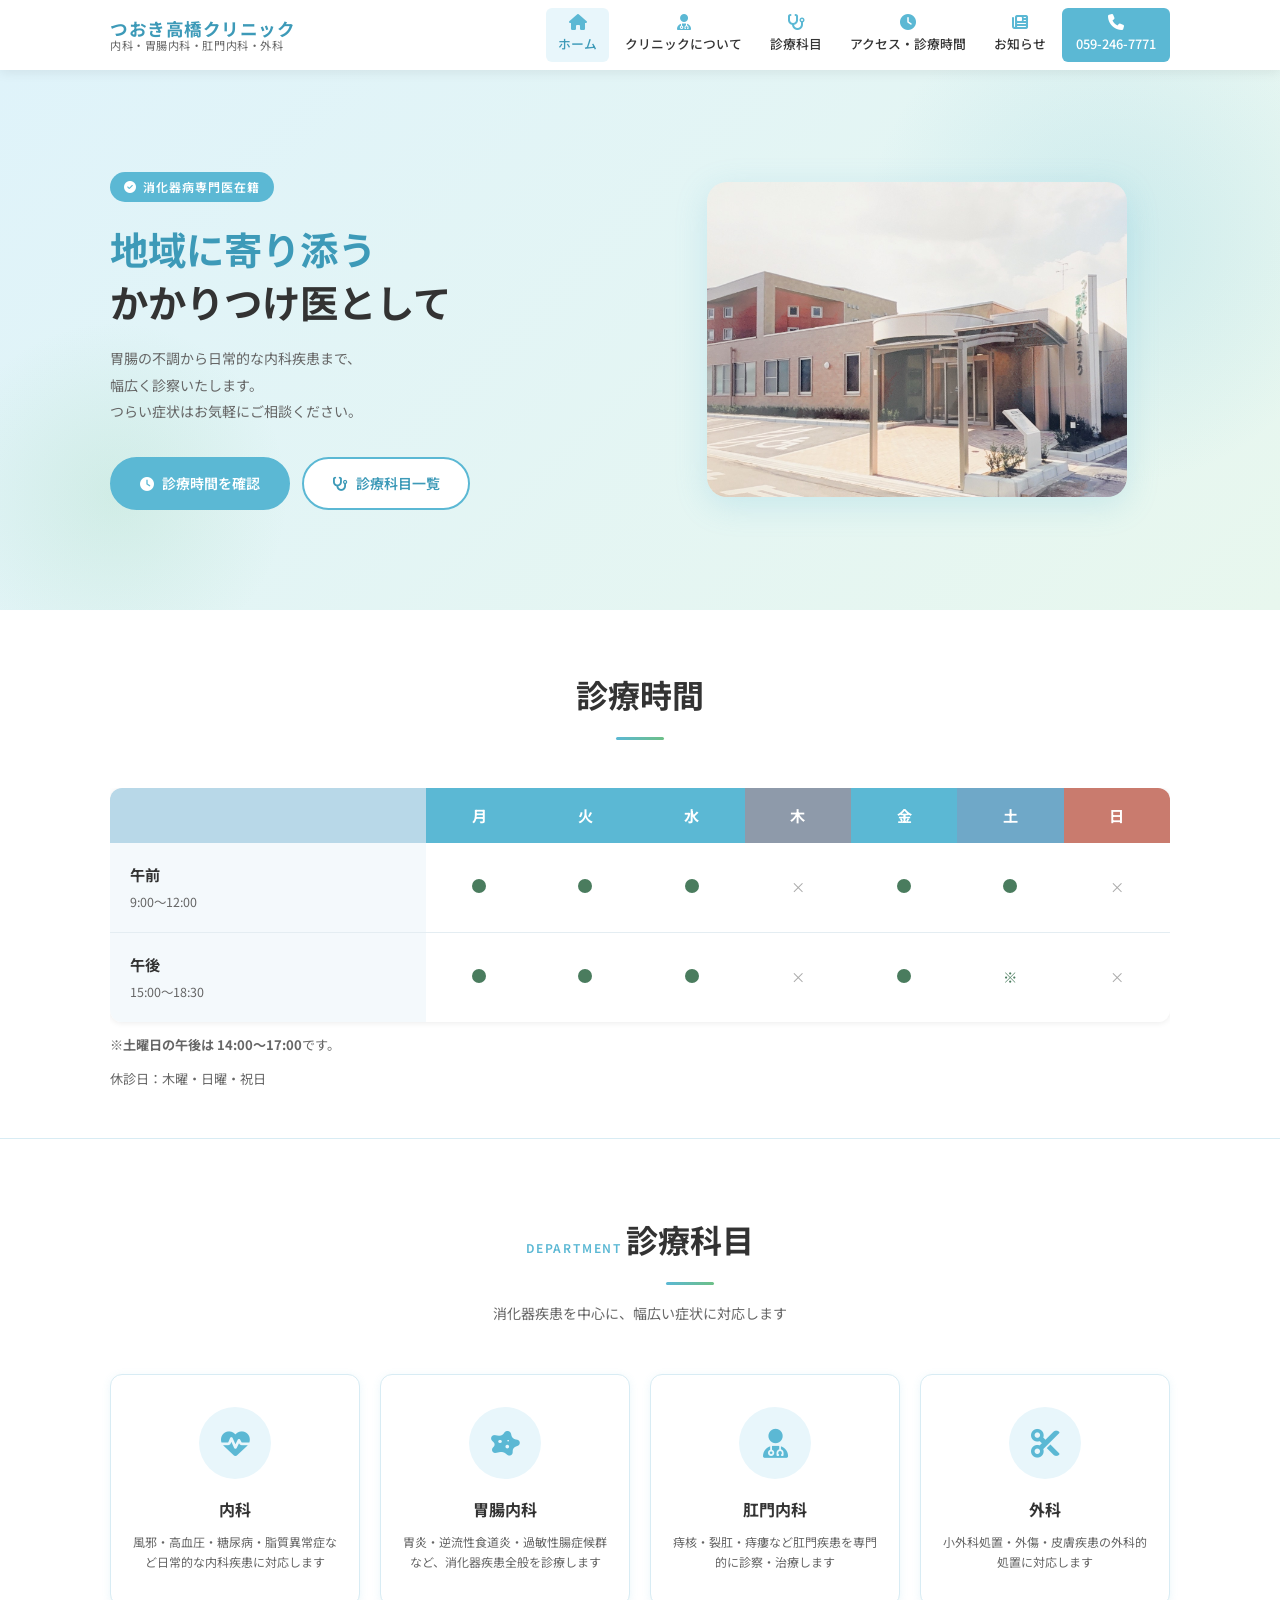
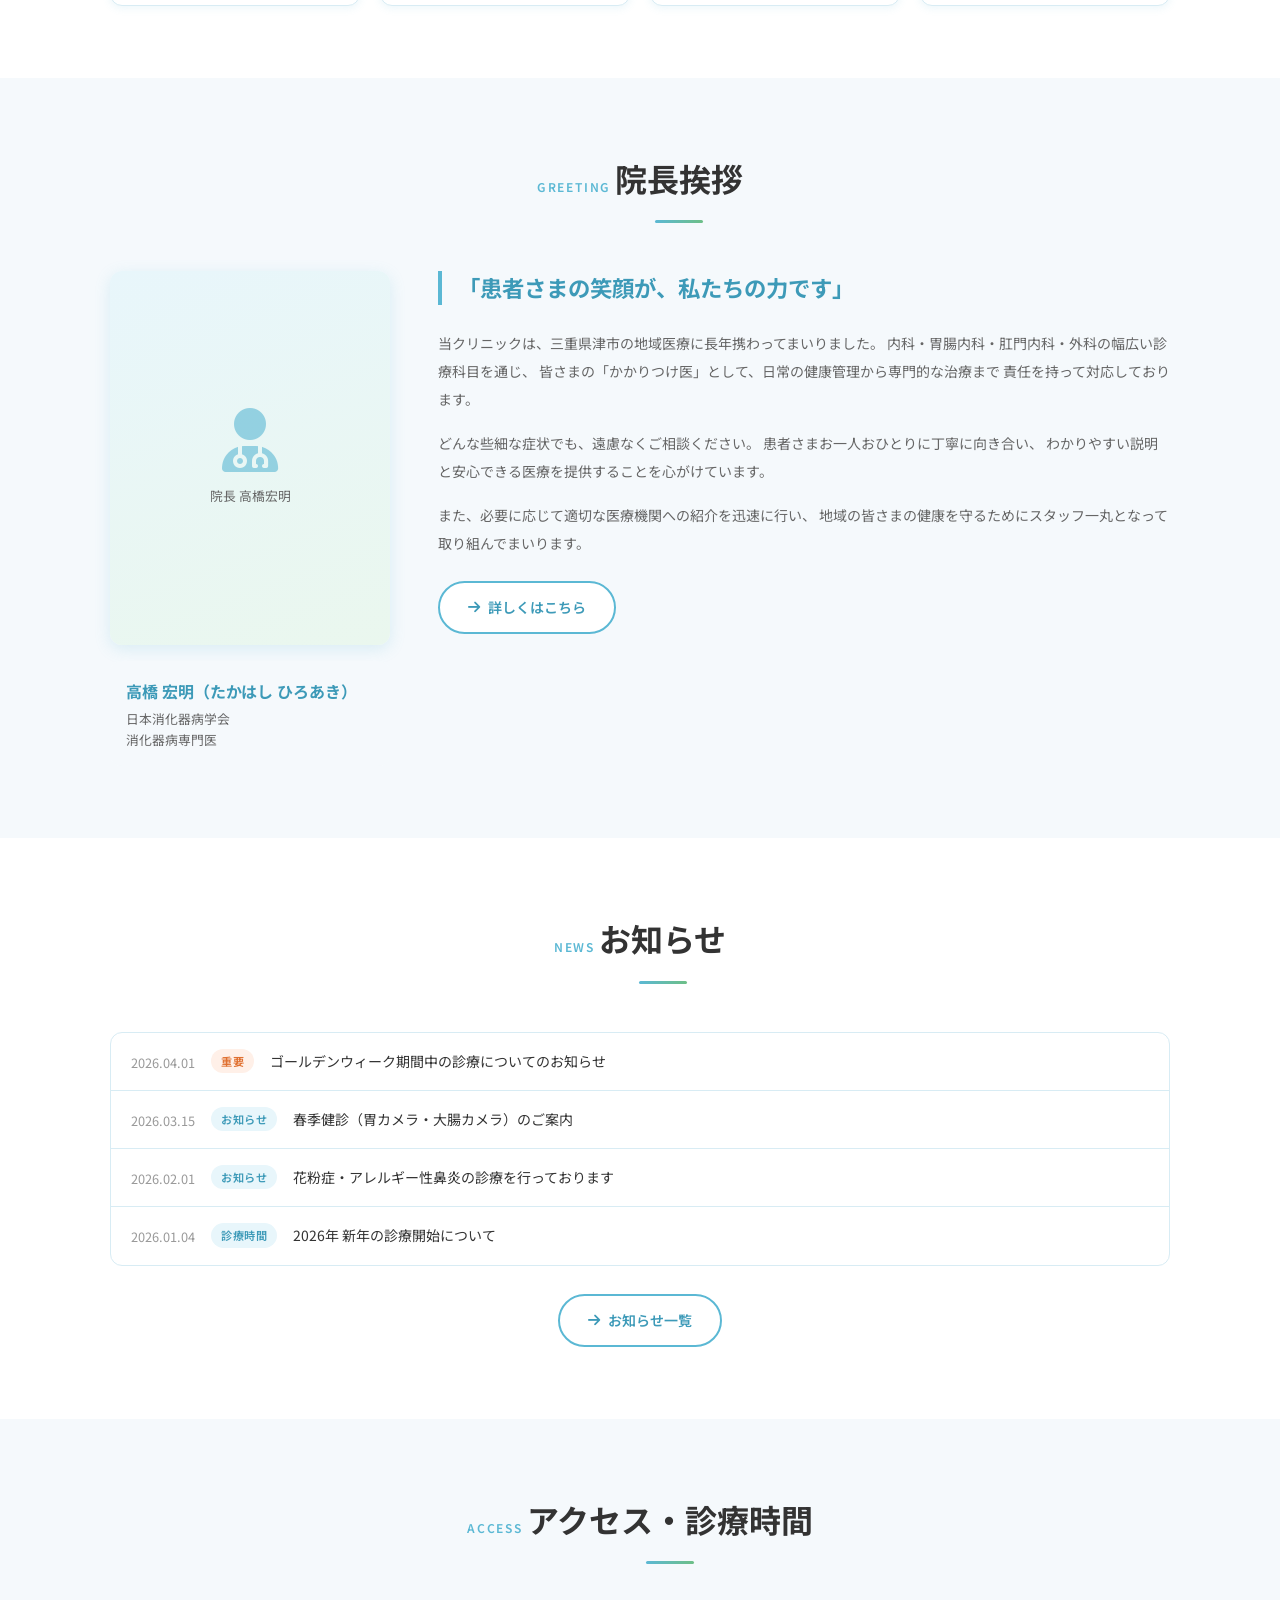
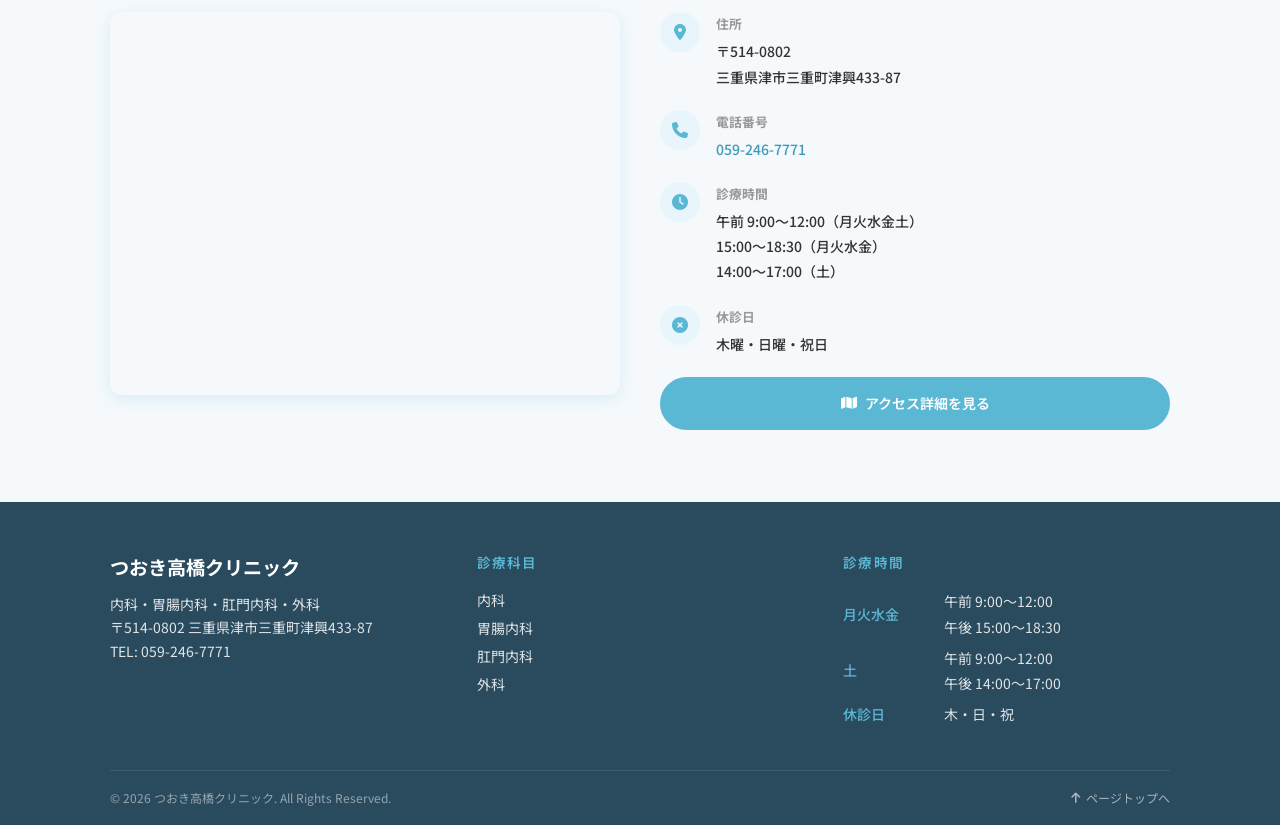
==== commit dbd952c2: "0421デザイン改修" ====
--- a/index.html
+++ b/index.html
@@ -3,8 +3,8 @@
 <head>
   <meta charset="UTF-8">
   <meta name="viewport" content="width=device-width, initial-scale=1.0">
-  <title>つおき高橋クリニック | 胃腸内科・内科・肛門内科・外科 — 三重県津市</title>
-  <meta name="description" content="三重県津市の「つおき高橋クリニック」。胃腸内科・内科・肛門内科・外科を診療。院長は日本消化器病学会専門医。お気軽にご来院ください。">
+  <title>つおき高橋クリニック | 内科・胃腸内科・肛門内科・外科 — 三重県津市</title>
+  <meta name="description" content="三重県津市の「つおき高橋クリニック」。内科・胃腸内科・肛門内科・外科を診療。院長は日本消化器病学会専門医。お気軽にご来院ください。">
   <link rel="preconnect" href="https://fonts.googleapis.com">
   <link rel="preconnect" href="https://fonts.gstatic.com" crossorigin>
   <link href="https://fonts.googleapis.com/css2?family=Noto+Sans+JP:wght@400;500;600;700&display=swap" rel="stylesheet">
@@ -24,8 +24,8 @@
   <meta property="og:type" content="website">
   <meta property="og:locale" content="ja_JP">
   <meta property="og:site_name" content="つおき高橋クリニック">
-  <meta property="og:title" content="つおき高橋クリニック | 胃腸内科・内科・肛門内科・外科 — 三重県津市">
-  <meta property="og:description" content="三重県津市の「つおき高橋クリニック」。胃腸内科・内科・肛門内科・外科を診療。院長は日本消化器病学会専門医。お気軽にご来院ください。">
+  <meta property="og:title" content="つおき高橋クリニック | 内科・胃腸内科・肛門内科・外科 — 三重県津市">
+  <meta property="og:description" content="三重県津市の「つおき高橋クリニック」。内科・胃腸内科・肛門内科・外科を診療。院長は日本消化器病学会専門医。お気軽にご来院ください。">
   <meta property="og:url" content="https://www.tsuoki-takahashi-cl.com/">
   <meta property="og:image" content="https://www.tsuoki-takahashi-cl.com/images/ogp.png">
   <meta property="og:image:width" content="1200">
@@ -33,7 +33,7 @@
   <!-- SEO: Twitter Card -->
   <meta name="twitter:card" content="summary_large_image">
   <meta name="twitter:title" content="つおき高橋クリニック | 三重県津市">
-  <meta name="twitter:description" content="三重県津市の胃腸内科・内科・肛門内科・外科クリニック。消化器病専門医在籍。">
+  <meta name="twitter:description" content="三重県津市の内科・胃腸内科・肛門内科・外科クリニック。消化器病専門医在籍。">
   <meta name="twitter:image" content="https://www.tsuoki-takahashi-cl.com/images/ogp.png">
   <!-- AIO: JSON-LD 構造化データ -->
   <script type="application/ld+json">
@@ -47,7 +47,7 @@
       "url": "https://www.tsuoki-takahashi-cl.com/",
       "telephone": "+81-59-246-7771",
       "image": "https://www.tsuoki-takahashi-cl.com/images/ogp.png",
-      "description": "三重県津市の胃腸内科・内科・肛門内科・外科クリニック。日本消化器病学会 消化器病専門医の院長が丁寧に診察します。",
+      "description": "三重県津市の内科・胃腸内科・肛門内科・外科クリニック。日本消化器病学会 消化器病専門医の院長が丁寧に診察します。",
       "address": {
         "@type": "PostalAddress",
         "streetAddress": "三重町津興433-87",
@@ -116,7 +116,7 @@
     <div class="container header-inner">
       <a href="index.html" class="site-logo">
         <span class="logo-name">つおき高橋クリニック</span>
-        <span class="logo-sub">胃腸内科・内科・肛門内科・外科</span>
+        <span class="logo-sub">内科・胃腸内科・肛門内科・外科</span>
       </a>
       <nav class="global-nav" aria-label="グローバルナビゲーション">
         <a href="index.html"><i class="fa-solid fa-house"></i>ホーム</a>
@@ -124,7 +124,6 @@
         <a href="department.html"><i class="fa-solid fa-stethoscope"></i>診療科目</a>
         <a href="access.html"><i class="fa-solid fa-clock"></i>アクセス・診療時間</a>
         <a href="news.html"><i class="fa-solid fa-newspaper"></i>お知らせ</a>
-        <a href="contact.html"><i class="fa-solid fa-envelope"></i>お問い合わせ</a>
         <a href="tel:0592467771" class="header-tel"><i class="fa-solid fa-phone"></i>059-246-7771</a>
       </nav>
       <button class="hamburger" aria-label="メニューを開く" aria-expanded="false">
@@ -156,38 +155,63 @@
             </div>
           </div>
           <div class="hero-image fade-in">
-            <div class="hero-illust">
-              <i class="fa-solid fa-hospital"></i>
-              <p>つおき高橋クリニック</p>
-            </div>
+            <img
+              src="images/hospital_exterior.jpg"
+              alt="つおき高橋クリニック 外観"
+              class="hero-exterior-img"
+              width="420"
+              loading="eager"
+            >
           </div>
         </div>
       </div>
     </section>
 
-    <!-- 診療案内バー -->
-    <div class="info-bar">
-      <div class="container">
-        <div class="info-bar-inner">
-          <div class="info-bar-item">
-            <i class="fa-solid fa-clock"></i>
-            <span>月・火・水・金・土　<strong>9:00〜12:00 / 15:00〜18:30</strong></span>
-          </div>
-          <div class="info-bar-divider"></div>
-          <div class="info-bar-item">
-            <i class="fa-solid fa-circle-info"></i>
-            <span>※土曜午後のみ <strong>14:00〜17:00</strong></span>
-          </div>
-          <div class="info-bar-divider"></div>
-          <div class="info-bar-item">
-            <i class="fa-solid fa-circle-xmark"></i>
-            <span>休診日：<strong>木曜・日曜・祝日</strong></span>
-          </div>
-          <div class="info-bar-divider"></div>
-          <div class="info-bar-item">
-            <i class="fa-solid fa-phone"></i>
-            <a href="tel:0592467771" style="color:white;font-weight:700;">059-246-7771</a>
-          </div>
+    <!-- 診療時間テーブル -->
+    <div class="hours-section">
+      <div class="container">
+        <div class="section-header fade-in">
+          <h2 class="section-title">診療時間</h2>
+        </div>
+        <div class="hours-table-wrap fade-in">
+          <table class="hours-schedule">
+            <thead>
+              <tr>
+                <th class="th-empty"></th>
+                <th>月</th>
+                <th>火</th>
+                <th>水</th>
+                <th class="th-closed">木</th>
+                <th>金</th>
+                <th class="th-sat">土</th>
+                <th class="th-sun">日</th>
+              </tr>
+            </thead>
+            <tbody>
+              <tr>
+                <td class="time-cell"><span class="time-label">午前</span><span class="time-range">9:00〜12:00</span></td>
+                <td><span class="dot"></span></td>
+                <td><span class="dot"></span></td>
+                <td><span class="dot"></span></td>
+                <td class="cross-cell">×</td>
+                <td><span class="dot"></span></td>
+                <td><span class="dot"></span></td>
+                <td class="cross-cell">×</td>
+              </tr>
+              <tr>
+                <td class="time-cell"><span class="time-label">午後</span><span class="time-range">15:00〜18:30</span></td>
+                <td><span class="dot"></span></td>
+                <td><span class="dot"></span></td>
+                <td><span class="dot"></span></td>
+                <td class="cross-cell">×</td>
+                <td><span class="dot"></span></td>
+                <td class="sat-pm-cell">※</td>
+                <td class="cross-cell">×</td>
+              </tr>
+            </tbody>
+          </table>
+          <p class="hours-note"><strong>※土曜日の午後は 14:00〜17:00</strong>です。</p>
+          <p class="hours-note">休診日：木曜・日曜・祝日</p>
         </div>
       </div>
     </div>
@@ -201,15 +225,15 @@
           <p class="section-desc">消化器疾患を中心に、幅広い症状に対応します</p>
         </div>
         <div class="dept-grid">
+          <a href="department.html#internal" class="dept-card fade-in">
+            <div class="dept-icon"><i class="fa-solid fa-heart-pulse"></i></div>
+            <h3>内科</h3>
+            <p>風邪・高血圧・糖尿病・脂質異常症など日常的な内科疾患に対応します</p>
+          </a>
           <a href="department.html#gastro" class="dept-card fade-in">
             <div class="dept-icon"><i class="fa-solid fa-disease"></i></div>
             <h3>胃腸内科</h3>
             <p>胃炎・逆流性食道炎・過敏性腸症候群など、消化器疾患全般を診療します</p>
-          </a>
-          <a href="department.html#internal" class="dept-card fade-in">
-            <div class="dept-icon"><i class="fa-solid fa-heart-pulse"></i></div>
-            <h3>内科</h3>
-            <p>風邪・高血圧・糖尿病・脂質異常症など日常的な内科疾患に対応します</p>
           </a>
           <a href="department.html#anal" class="dept-card fade-in">
             <div class="dept-icon"><i class="fa-solid fa-user-doctor"></i></div>
@@ -247,7 +271,7 @@
             <blockquote>「患者さまの笑顔が、私たちの力です」</blockquote>
             <p>
               当クリニックは、三重県津市の地域医療に長年携わってまいりました。
-              胃腸内科・内科・肛門内科・外科の幅広い診療科目を通じ、
+              内科・胃腸内科・肛門内科・外科の幅広い診療科目を通じ、
               皆さまの「かかりつけ医」として、日常の健康管理から専門的な治療まで
               責任を持って対応しております。
             </p>
@@ -275,28 +299,7 @@
           <span class="section-label">News</span>
           <h2 class="section-title">お知らせ</h2>
         </div>
-        <div class="news-list fade-in">
-          <a href="news.html" class="news-item">
-            <span class="news-item-date">2026.04.01</span>
-            <span class="news-badge badge-important">重要</span>
-            <span class="news-item-title">ゴールデンウィーク期間中の診療についてのお知らせ</span>
-          </a>
-          <a href="news.html" class="news-item">
-            <span class="news-item-date">2026.03.15</span>
-            <span class="news-badge">お知らせ</span>
-            <span class="news-item-title">春季健診（胃カメラ・大腸カメラ）のご案内</span>
-          </a>
-          <a href="news.html" class="news-item">
-            <span class="news-item-date">2026.02.01</span>
-            <span class="news-badge">お知らせ</span>
-            <span class="news-item-title">花粉症・アレルギー性鼻炎の診療を行っております</span>
-          </a>
-          <a href="news.html" class="news-item">
-            <span class="news-item-date">2025.12.01</span>
-            <span class="news-badge">お知らせ</span>
-            <span class="news-item-title">インフルエンザ予防接種のご予約受付中です</span>
-          </a>
-        </div>
+        <div id="top-news-list" class="news-list fade-in"></div>
         <div style="text-align:center; margin-top:28px;">
           <a href="news.html" class="btn btn-secondary"><i class="fa-solid fa-arrow-right"></i>お知らせ一覧</a>
         </div>
@@ -341,8 +344,8 @@
                 <h4>診療時間</h4>
                 <p>
                   午前 9:00〜12:00（月火水金土）<br>
-                  午後 3:00〜6:30（月火水金）<br>
-                  午後 2:00〜5:00（土）
+                  15:00〜18:30（月火水金）<br>
+                  14:00〜17:00（土）
                 </p>
               </div>
             </div>
@@ -368,7 +371,7 @@
         <div class="footer-brand">
           <span class="footer-logo">つおき高橋クリニック</span>
           <p>
-            胃腸内科・内科・肛門内科・外科<br>
+            内科・胃腸内科・肛門内科・外科<br>
             〒514-0802 三重県津市三重町津興433-87<br>
             TEL: <a href="tel:0592467771">059-246-7771</a>
           </p>
@@ -376,8 +379,8 @@
         <div class="footer-info">
           <h3>診療科目</h3>
           <p>
+            内科<br>
             胃腸内科<br>
-            内科<br>
             肛門内科<br>
             外科
           </p>
@@ -385,8 +388,8 @@
         <div class="footer-hours">
           <h3>診療時間</h3>
           <table class="hours-table">
-            <tr><th scope="row">月火水金</th><td>午前 9:00〜12:00<br>午後 3:00〜6:30</td></tr>
-            <tr><th scope="row">土</th><td>午前 9:00〜12:00<br>午後 2:00〜5:00</td></tr>
+            <tr><th scope="row">月火水金</th><td>午前 9:00〜12:00<br>午後 15:00〜18:30</td></tr>
+            <tr><th scope="row">土</th><td>午前 9:00〜12:00<br>午後 14:00〜17:00</td></tr>
             <tr><th scope="row">休診日</th><td>木・日・祝</td></tr>
           </table>
         </div>
@@ -398,6 +401,27 @@
     </div>
   </footer>
 
+  <script src="js/news-data.js"></script>
   <script src="js/main.js"></script>
+  <script>
+    (function() {
+      const CATEGORY_LABEL = { important: '重要', notice: 'お知らせ', hours: '診療時間' };
+      const CATEGORY_BADGE = { important: 'badge-important', notice: '', hours: '' };
+      const list = document.getElementById('top-news-list');
+      if (!list) return;
+      const posts = getNews().sort((a, b) => b.date.localeCompare(a.date)).slice(0, 4);
+      posts.forEach(post => {
+        const [y, m, d] = post.date.split('-');
+        const dateStr = `${y}.${m.padStart(2,'0')}.${d.padStart(2,'0')}`;
+        const label = CATEGORY_LABEL[post.category] || post.category;
+        const badgeCls = CATEGORY_BADGE[post.category] || '';
+        const a = document.createElement('a');
+        a.href = 'news.html';
+        a.className = 'news-item';
+        a.innerHTML = `<span class="news-item-date">${dateStr}</span><span class="news-badge ${badgeCls}">${label}</span><span class="news-item-title">${post.title}</span>`;
+        list.appendChild(a);
+      });
+    })();
+  </script>
 </body>
 </html>
--- a/css/style.css
+++ b/css/style.css
@@ -112,66 +112,122 @@
   align-items: center;
 }
 
-.hero-illust {
+.hero-exterior-img {
   width: 100%;
   max-width: 420px;
   aspect-ratio: 4/3;
-  background: linear-gradient(135deg, var(--color-main-light), var(--color-sub-light));
+  object-fit: cover;
   border-radius: var(--radius-lg);
-  display: flex;
-  flex-direction: column;
-  align-items: center;
-  justify-content: center;
-  gap: 16px;
   box-shadow: var(--shadow-lg);
-}
-
-.hero-illust i {
-  font-size: 5rem;
-  color: var(--color-main);
-  opacity: 0.7;
-}
-
-.hero-illust p {
-  font-size: 1rem;
-  font-weight: 600;
-  color: var(--color-main-dark);
-  letter-spacing: 0.05em;
+  display: block;
 }
 
 /* 診療案内バー */
-.info-bar {
+.hours-section {
+  background: var(--color-white);
+  padding: 56px 0 48px;
+  border-bottom: 1px solid var(--color-border);
+}
+
+.hours-table-wrap {
+  overflow-x: auto;
+}
+
+.hours-schedule {
+  width: 100%;
+  border-collapse: collapse;
+  min-width: 480px;
+  border-radius: var(--radius-md);
+  overflow: hidden;
+  box-shadow: 0 1px 6px rgba(0,0,0,0.08);
+}
+
+.hours-schedule thead th {
   background: var(--color-main);
   color: var(--color-white);
-  padding: 16px 0;
-}
-
-.info-bar-inner {
-  display: flex;
-  align-items: center;
-  gap: 32px;
-  flex-wrap: wrap;
-}
-
-.info-bar-item {
-  display: flex;
-  align-items: center;
-  gap: 8px;
-  font-size: var(--font-size-sm);
-}
-
-.info-bar-item i {
-  opacity: 0.8;
-}
-
-.info-bar-item strong {
-  font-weight: 600;
-}
-
-.info-bar-divider {
-  width: 1px;
-  height: 20px;
-  background: rgba(255,255,255,0.3);
+  font-weight: 700;
+  text-align: center;
+  padding: 14px 10px;
+  font-size: 0.95rem;
+}
+
+.hours-schedule thead .th-empty {
+  background: #b8d8e8;
+}
+
+.hours-schedule thead .th-closed {
+  background: #8e9aaa;
+}
+
+.hours-schedule thead .th-sat {
+  background: #6fa8c8;
+}
+
+.hours-schedule thead .th-sun {
+  background: #c97b6e;
+}
+
+.hours-schedule tbody tr {
+  border-bottom: 1px solid #e4edf2;
+}
+
+.hours-schedule tbody tr:last-child {
+  border-bottom: none;
+}
+
+.hours-schedule tbody td {
+  text-align: center;
+  padding: 18px 10px;
+  font-size: 0.9rem;
+  vertical-align: middle;
+  background: var(--color-white);
+}
+
+.hours-schedule .time-cell {
+  text-align: left;
+  padding-left: 20px;
+  white-space: nowrap;
+  background: #f4f9fc;
+}
+
+.time-label {
+  display: block;
+  font-weight: 700;
+  font-size: 0.95rem;
+  color: var(--color-text);
+}
+
+.time-range {
+  display: block;
+  font-size: 0.78rem;
+  color: var(--color-text-light);
+  margin-top: 3px;
+}
+
+.dot {
+  display: inline-block;
+  width: 14px;
+  height: 14px;
+  border-radius: 50%;
+  background: #4a7c5e;
+}
+
+.cross-cell {
+  color: #aaa;
+  font-size: 1rem;
+}
+
+.sat-pm-cell {
+  color: #4a7c5e;
+  font-weight: 700;
+  font-size: 1.1rem;
+}
+
+.hours-note {
+  margin-top: 12px;
+  font-size: 0.82rem;
+  color: var(--color-text-light);
+  line-height: 1.7;
 }
 
 /* 診療科目カード */
@@ -882,138 +938,6 @@
   color: var(--color-white);
 }
 
-/* =============================================
-   contact.html
-   ============================================= */
-.contact-layout {
-  display: grid;
-  grid-template-columns: 1fr 380px;
-  gap: 48px;
-  align-items: start;
-}
-
-.contact-form {
-  background: var(--color-white);
-  border-radius: var(--radius-md);
-  padding: 40px;
-  box-shadow: var(--shadow-sm);
-}
-
-.form-group {
-  margin-bottom: 24px;
-}
-
-.form-label {
-  display: block;
-  font-size: 0.85rem;
-  font-weight: 600;
-  margin-bottom: 8px;
-  color: var(--color-text);
-}
-
-.form-label .required {
-  display: inline-block;
-  margin-left: 6px;
-  padding: 1px 6px;
-  background: #e84040;
-  color: white;
-  font-size: 0.65rem;
-  border-radius: 3px;
-  vertical-align: middle;
-}
-
-.form-label .optional {
-  display: inline-block;
-  margin-left: 6px;
-  padding: 1px 6px;
-  background: var(--color-bg-gray);
-  color: var(--color-text-muted);
-  font-size: 0.65rem;
-  border-radius: 3px;
-  vertical-align: middle;
-}
-
-.form-control {
-  width: 100%;
-  padding: 12px 16px;
-  font-size: var(--font-size-sm);
-  font-family: var(--font-family);
-  border: 2px solid var(--color-border);
-  border-radius: var(--radius-sm);
-  background: var(--color-bg-gray);
-  color: var(--color-text);
-  transition: border-color var(--transition), background var(--transition);
-  min-height: 44px;
-}
-
-.form-control:focus {
-  outline: none;
-  border-color: var(--color-main);
-  background: var(--color-white);
-}
-
-textarea.form-control {
-  min-height: 140px;
-  resize: vertical;
-}
-
-select.form-control {
-  cursor: pointer;
-}
-
-.form-row {
-  display: grid;
-  grid-template-columns: 1fr 1fr;
-  gap: 16px;
-}
-
-.contact-sidebar {
-  display: flex;
-  flex-direction: column;
-  gap: 20px;
-}
-
-.contact-card {
-  background: var(--color-white);
-  border-radius: var(--radius-md);
-  padding: 24px;
-  box-shadow: var(--shadow-sm);
-  border: 1px solid var(--color-border);
-}
-
-.contact-card h3 {
-  font-size: 0.9rem;
-  font-weight: 700;
-  color: var(--color-main-dark);
-  margin-bottom: 16px;
-  padding-bottom: 8px;
-  border-bottom: 2px solid var(--color-main-light);
-}
-
-.tel-large {
-  font-size: 1.8rem;
-  font-weight: 700;
-  color: var(--color-main-dark);
-  display: flex;
-  align-items: center;
-  gap: 8px;
-  margin-bottom: 4px;
-}
-
-.tel-note {
-  font-size: 0.75rem;
-  color: var(--color-text-muted);
-}
-
-.privacy-note {
-  font-size: 0.8rem;
-  color: var(--color-text-light);
-  background: var(--color-bg-gray);
-  border-radius: var(--radius-sm);
-  padding: 16px;
-  margin-top: 24px;
-  line-height: 1.7;
-}
 
 /* =============================================
    レスポンシブ（ページ固有）
@@ -1034,7 +958,7 @@
     order: -1;
   }
 
-  .hero-illust {
+  .hero-exterior-img {
     max-width: 300px;
     margin: 0 auto;
   }
@@ -1100,27 +1024,9 @@
     height: 240px;
   }
 
-  /* お問い合わせ */
-  .contact-layout {
-    grid-template-columns: 1fr;
-  }
-
-  .contact-form {
-    padding: 24px;
-  }
-
-  .form-row {
-    grid-template-columns: 1fr;
-  }
-
-  /* 情報バー */
-  .info-bar-inner {
-    flex-direction: column;
-    gap: 8px;
-    align-items: flex-start;
-  }
-
-  .info-bar-divider {
-    display: none;
-  }
-}
+
+  /* 診療時間テーブル */
+  .hours-section {
+    padding: 28px 0 36px;
+  }
+}
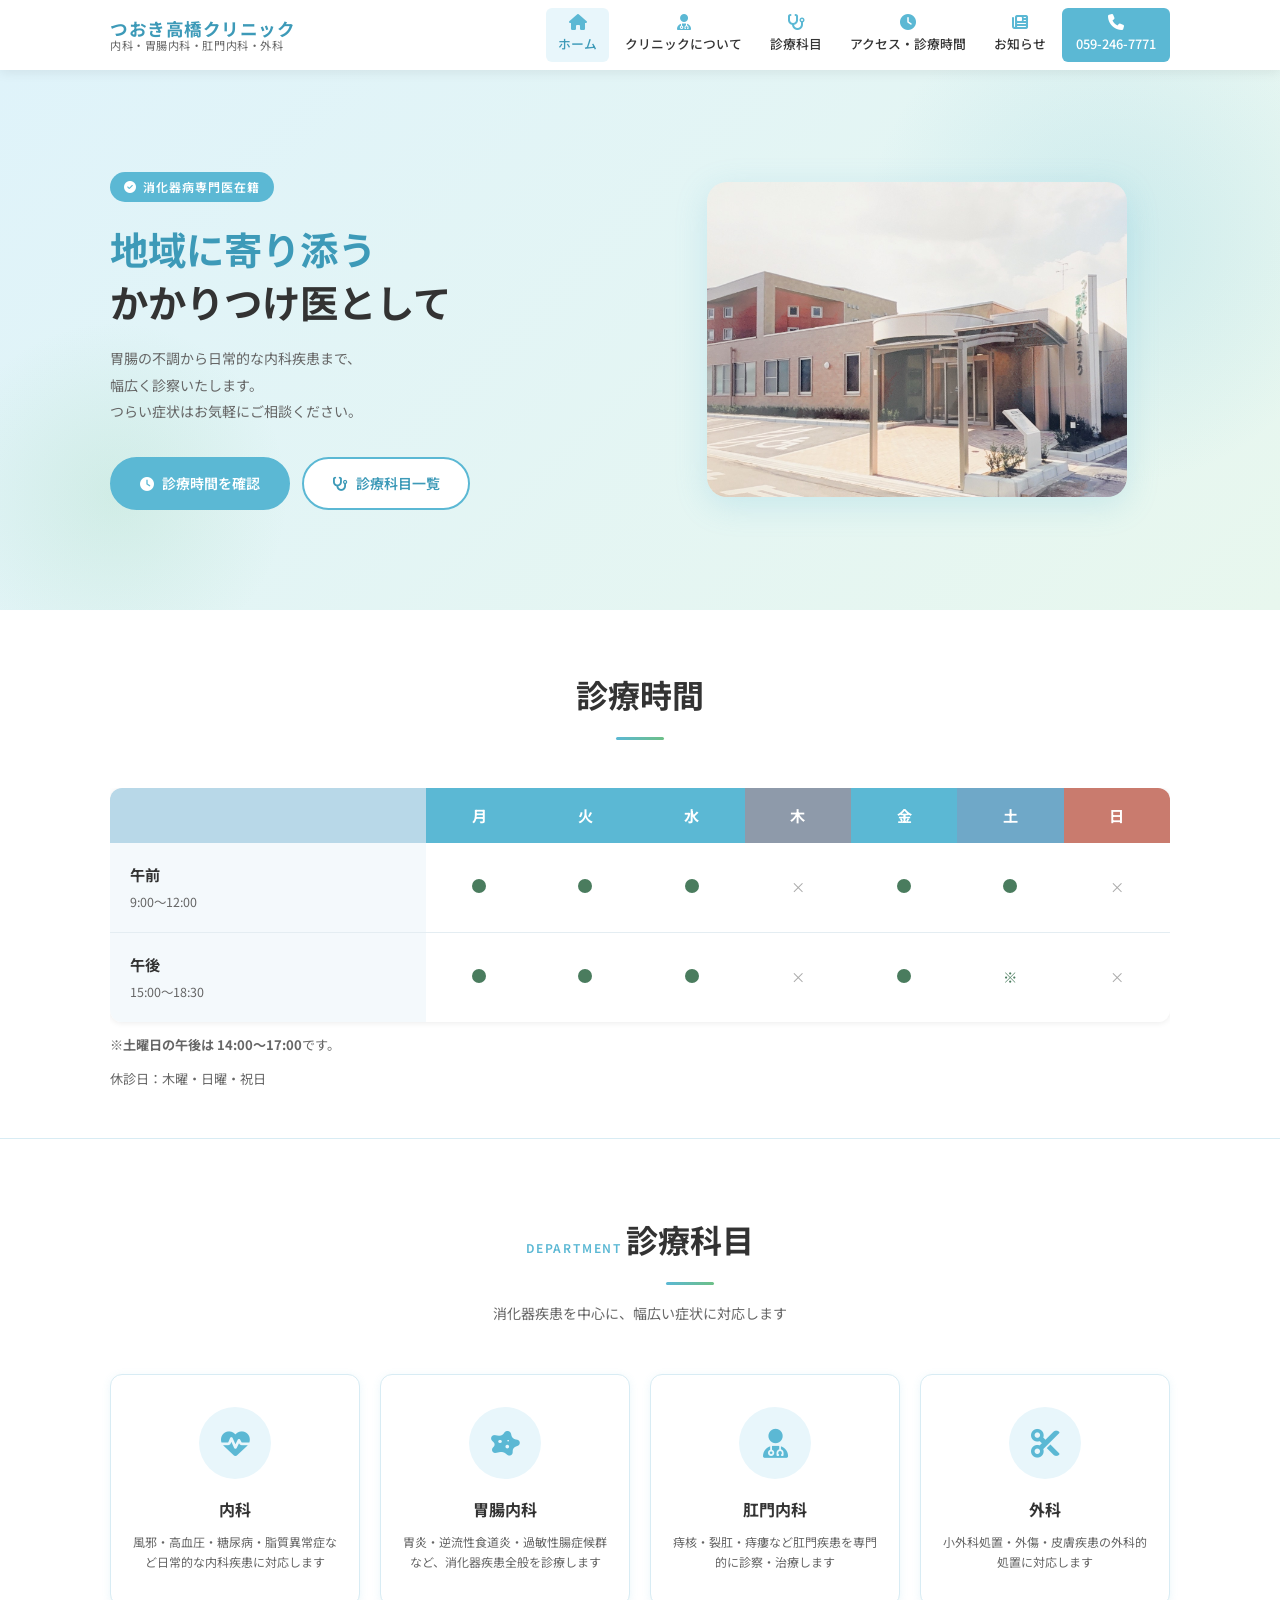
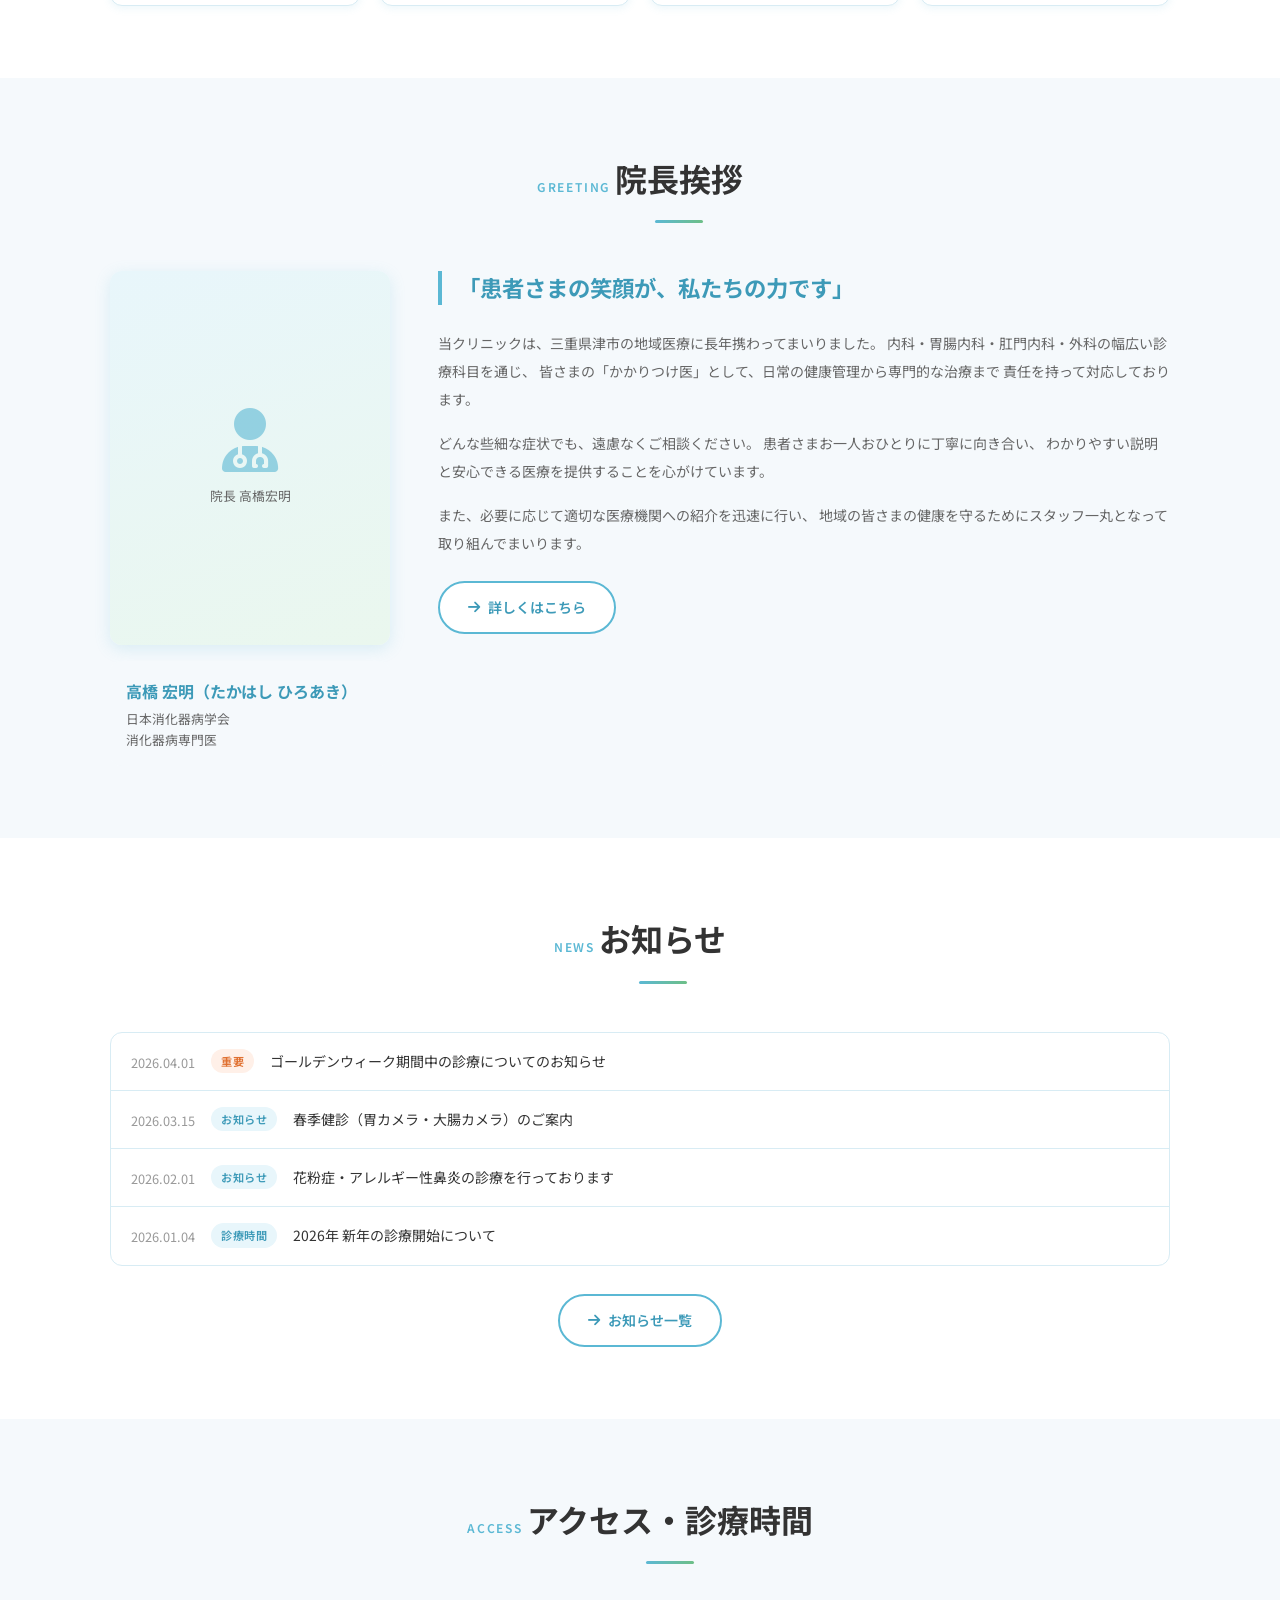
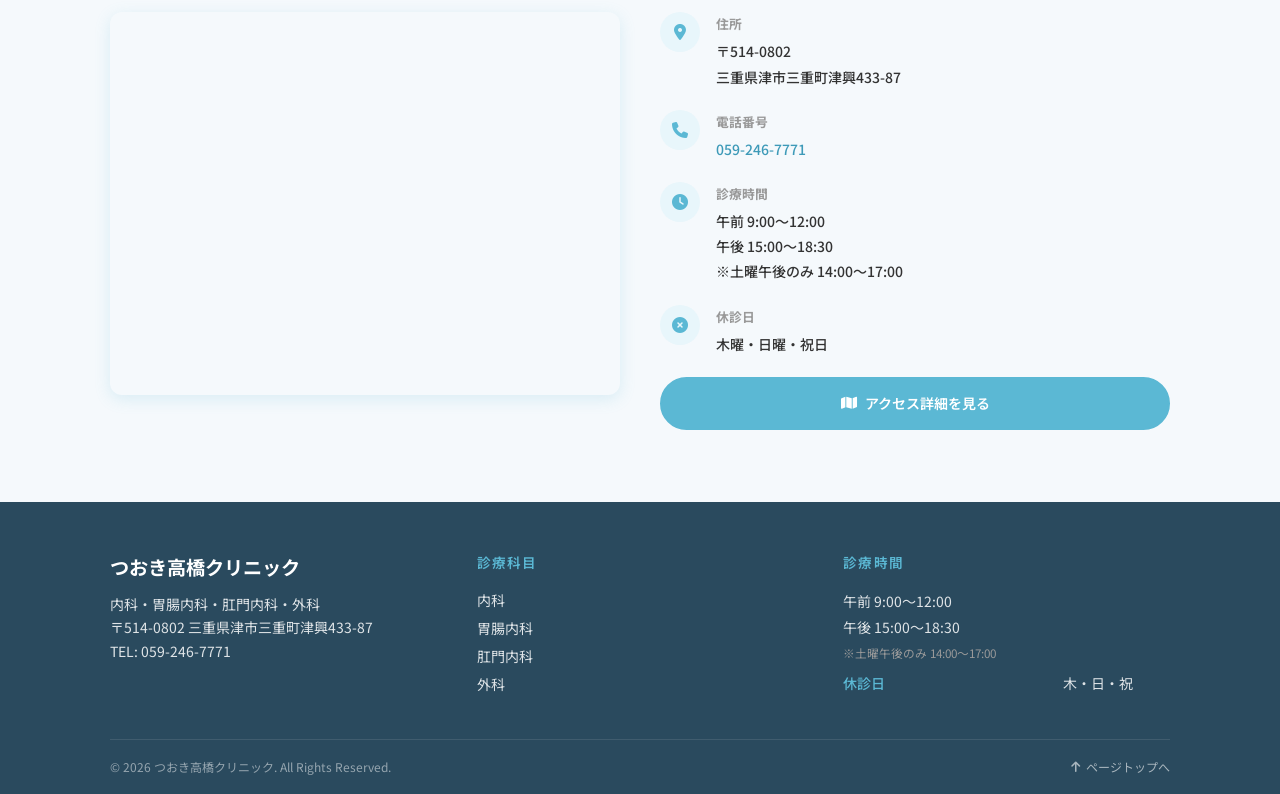
==== commit 214dbfe8: "0421デザイン改修" ====
--- a/index.html
+++ b/index.html
@@ -343,9 +343,9 @@
               <div>
                 <h4>診療時間</h4>
                 <p>
-                  午前 9:00〜12:00（月火水金土）<br>
-                  15:00〜18:30（月火水金）<br>
-                  14:00〜17:00（土）
+                  午前 9:00〜12:00<br>
+                  午後 15:00〜18:30<br>
+                  ※土曜午後のみ 14:00〜17:00
                 </p>
               </div>
             </div>
@@ -388,8 +388,7 @@
         <div class="footer-hours">
           <h3>診療時間</h3>
           <table class="hours-table">
-            <tr><th scope="row">月火水金</th><td>午前 9:00〜12:00<br>午後 15:00〜18:30</td></tr>
-            <tr><th scope="row">土</th><td>午前 9:00〜12:00<br>午後 14:00〜17:00</td></tr>
+            <tr><td>午前 9:00〜12:00<br>午後 15:00〜18:30<br><small style="color:var(--color-text-muted);">※土曜午後のみ 14:00〜17:00</small></td></tr>
             <tr><th scope="row">休診日</th><td>木・日・祝</td></tr>
           </table>
         </div>
--- a/css/style.css
+++ b/css/style.css
@@ -1029,4 +1029,40 @@
   .hours-section {
     padding: 28px 0 36px;
   }
-}
+
+  .hours-table-wrap {
+    overflow-x: visible;
+  }
+
+  .hours-schedule {
+    min-width: 0;
+  }
+
+  .hours-schedule thead th {
+    padding: 10px 4px;
+    font-size: 0.8rem;
+  }
+
+  .hours-schedule tbody td {
+    padding: 12px 4px;
+    font-size: 0.8rem;
+  }
+
+  .hours-schedule .time-cell {
+    padding-left: 8px;
+    white-space: normal;
+  }
+
+  .time-label {
+    font-size: 0.8rem;
+  }
+
+  .time-range {
+    font-size: 0.68rem;
+  }
+
+  .dot {
+    width: 10px;
+    height: 10px;
+  }
+}
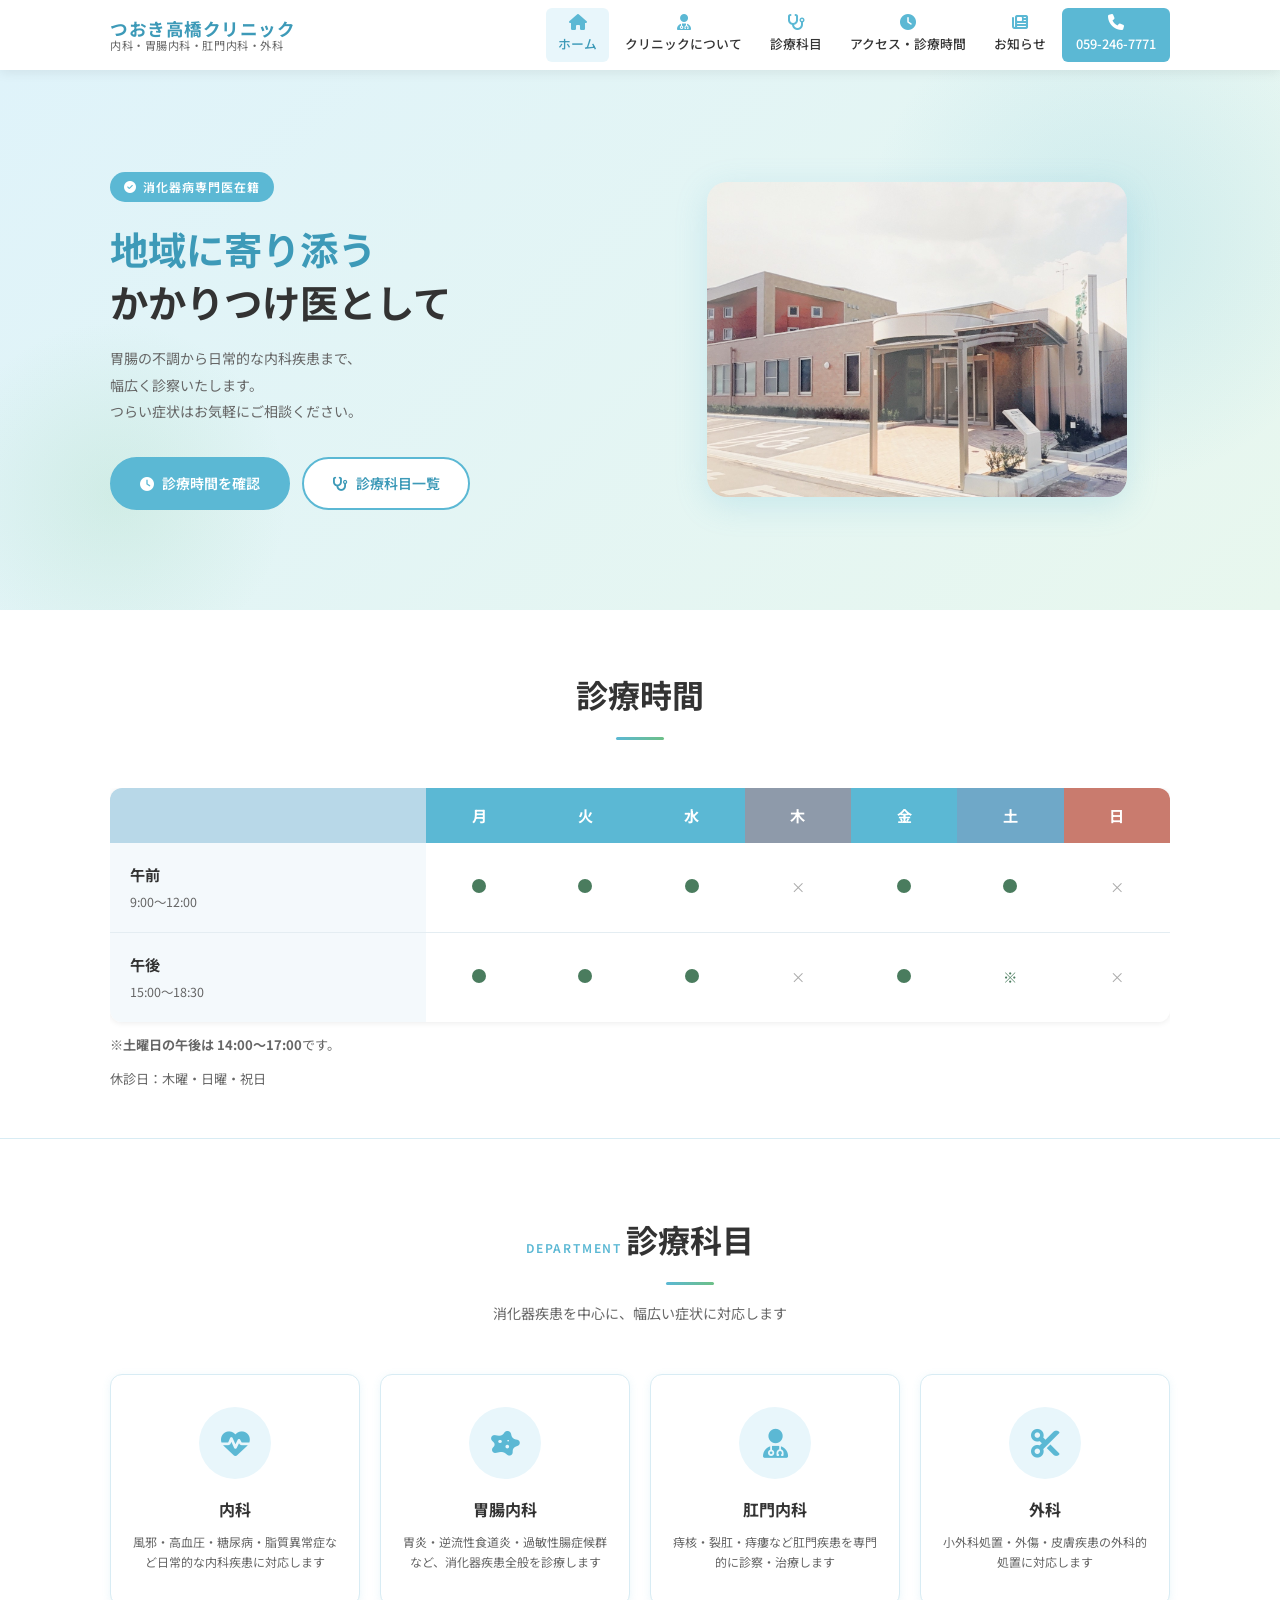
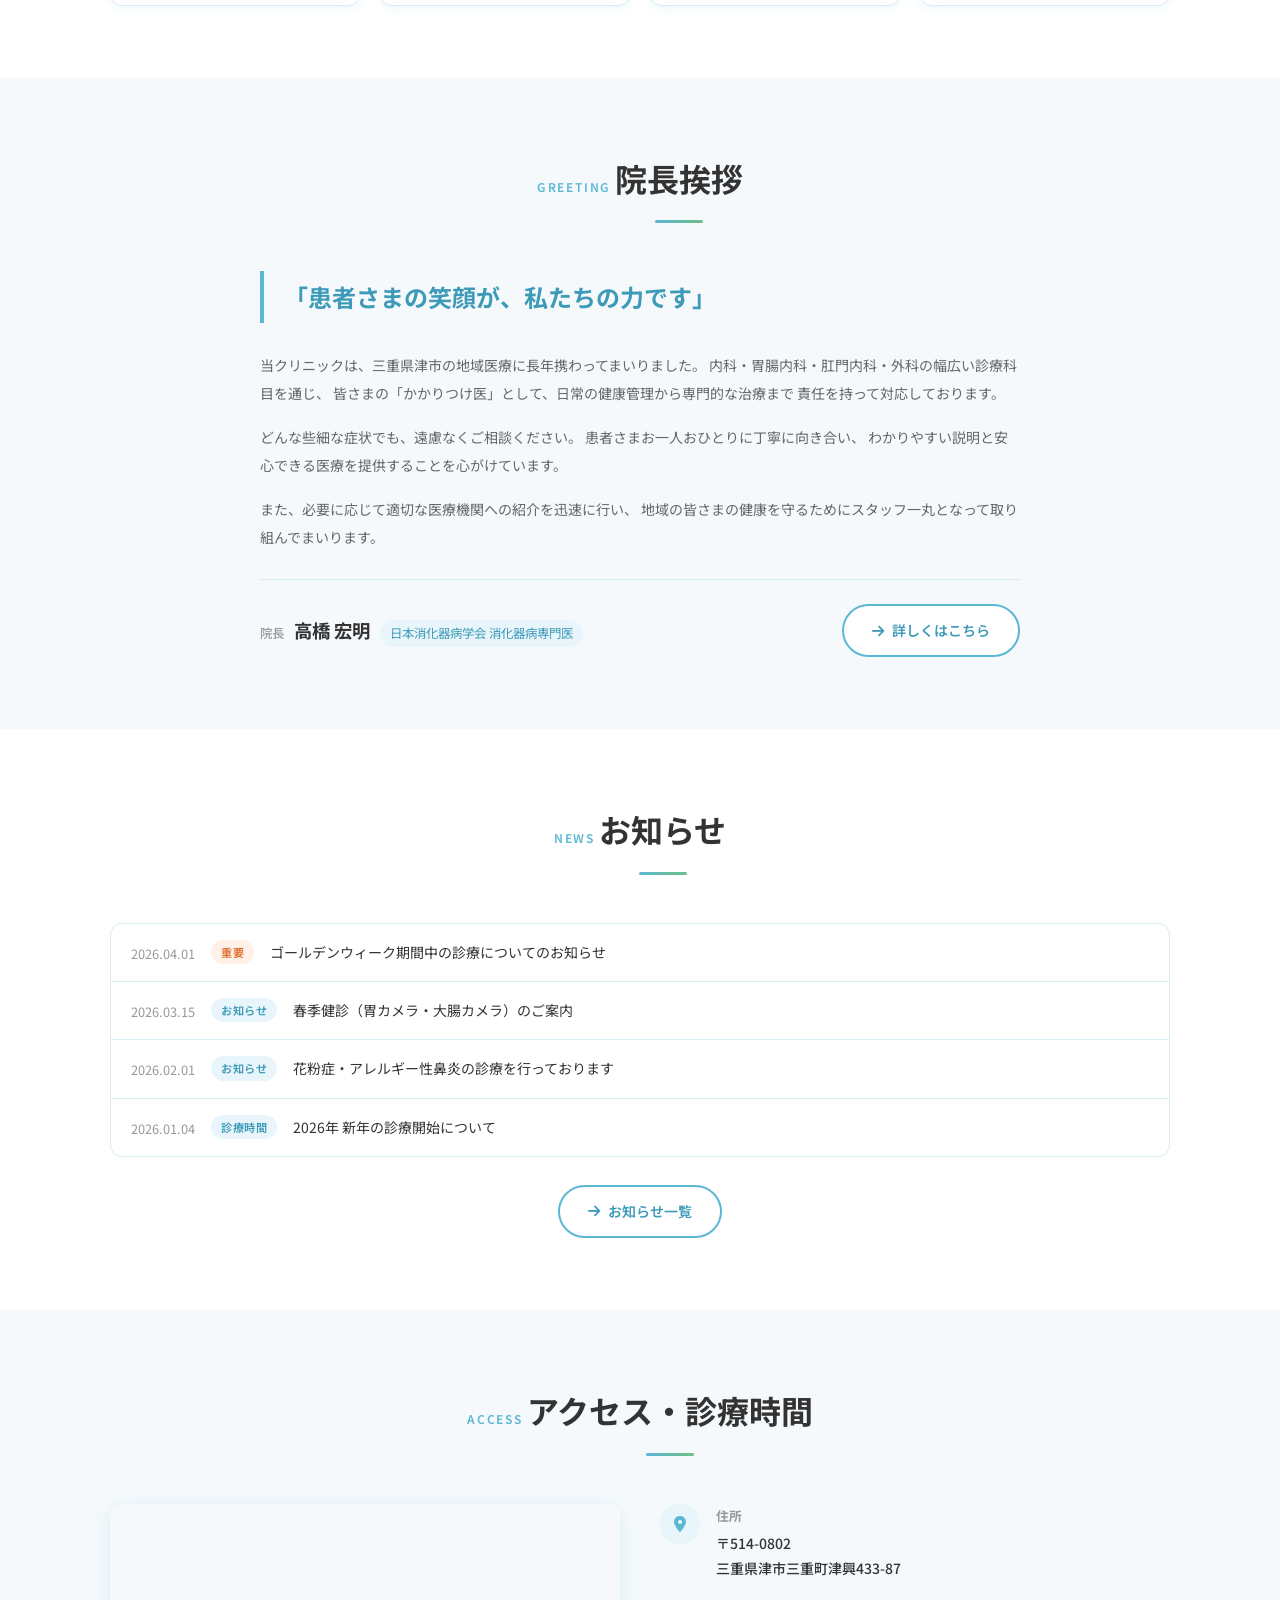
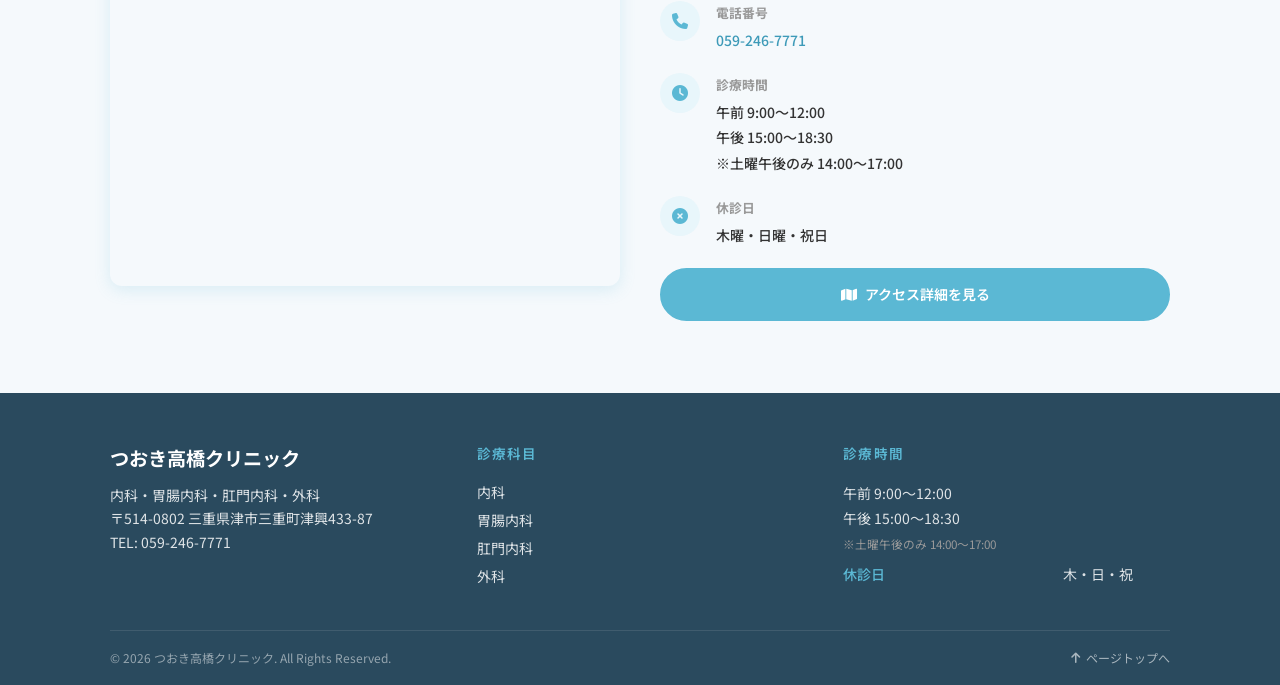
==== commit 69372f2b: "0421デザイン改修" ====
--- a/index.html
+++ b/index.html
@@ -256,19 +256,9 @@
           <span class="section-label">Greeting</span>
           <h2 class="section-title">院長挨拶</h2>
         </div>
-        <div class="greeting-inner">
-          <div class="greeting-image fade-in">
-            <div class="doctor-photo">
-              <i class="fa-solid fa-user-doctor"></i>
-              <p>院長 高橋宏明</p>
-            </div>
-            <div class="doctor-profile">
-              <h4>高橋 宏明（たかはし ひろあき）</h4>
-              <p>日本消化器病学会<br>消化器病専門医</p>
-            </div>
-          </div>
-          <div class="greeting-text fade-in">
-            <blockquote>「患者さまの笑顔が、私たちの力です」</blockquote>
+        <div class="greeting-inner fade-in">
+          <blockquote class="greeting-quote">「患者さまの笑顔が、私たちの力です」</blockquote>
+          <div class="greeting-body">
             <p>
               当クリニックは、三重県津市の地域医療に長年携わってまいりました。
               内科・胃腸内科・肛門内科・外科の幅広い診療科目を通じ、
@@ -284,7 +274,14 @@
               また、必要に応じて適切な医療機関への紹介を迅速に行い、
               地域の皆さまの健康を守るためにスタッフ一丸となって取り組んでまいります。
             </p>
-            <a href="about.html" class="btn btn-secondary" style="margin-top:8px;">
+          </div>
+          <div class="greeting-footer">
+            <div class="greeting-profile">
+              <span class="greeting-profile-title">院長</span>
+              <span class="greeting-profile-name">高橋 宏明</span>
+              <span class="greeting-profile-cert">日本消化器病学会 消化器病専門医</span>
+            </div>
+            <a href="about.html" class="btn btn-secondary">
               <i class="fa-solid fa-arrow-right"></i>詳しくはこちら
             </a>
           </div>
--- a/css/style.css
+++ b/css/style.css
@@ -297,75 +297,63 @@
 
 /* 院長挨拶 */
 .greeting-inner {
-  display: grid;
-  grid-template-columns: 280px 1fr;
-  gap: 48px;
-  align-items: start;
-}
-
-.greeting-image {
-  position: relative;
-}
-
-.doctor-photo {
-  width: 100%;
-  aspect-ratio: 3/4;
-  border-radius: var(--radius-md);
-  background: linear-gradient(160deg, var(--color-main-light), var(--color-sub-light));
-  display: flex;
-  flex-direction: column;
-  align-items: center;
-  justify-content: center;
-  gap: 12px;
-  box-shadow: var(--shadow-md);
-}
-
-.doctor-photo i {
-  font-size: 4rem;
-  color: var(--color-main);
-  opacity: 0.6;
-}
-
-.doctor-photo p {
-  font-size: 0.8rem;
-  color: var(--color-text-light);
-}
-
-.doctor-profile {
-  margin-top: 16px;
-  padding: 16px;
-  background: var(--color-bg-gray);
-  border-radius: var(--radius-md);
-  font-size: 0.8rem;
-}
-
-.doctor-profile h4 {
-  font-size: 1rem;
-  font-weight: 700;
-  color: var(--color-main-dark);
-  margin-bottom: 4px;
-}
-
-.doctor-profile p {
-  color: var(--color-text-light);
-  line-height: 1.6;
-}
-
-.greeting-text blockquote {
-  font-size: 1.4rem;
+  max-width: 760px;
+  margin: 0 auto;
+}
+
+.greeting-quote {
+  font-size: 1.5rem;
   font-weight: 700;
   color: var(--color-main-dark);
   border-left: 4px solid var(--color-main);
-  padding-left: 16px;
-  margin-bottom: 24px;
+  padding: 8px 20px;
+  margin-bottom: 28px;
   line-height: 1.5;
 }
 
-.greeting-text p {
+.greeting-body p {
   font-size: var(--font-size-sm);
   color: var(--color-text-light);
   line-height: 2;
   margin-bottom: 16px;
+}
+
+.greeting-footer {
+  display: flex;
+  align-items: center;
+  justify-content: space-between;
+  gap: 16px;
+  margin-top: 28px;
+  padding-top: 24px;
+  border-top: 1px solid var(--color-border);
+  flex-wrap: wrap;
+}
+
+.greeting-profile {
+  display: flex;
+  align-items: baseline;
+  gap: 10px;
+  flex-wrap: wrap;
+}
+
+.greeting-profile-title {
+  font-size: 0.78rem;
+  color: var(--color-text-muted);
+  font-weight: 500;
+}
+
+.greeting-profile-name {
+  font-size: 1.15rem;
+  font-weight: 700;
+  color: var(--color-text);
+}
+
+.greeting-profile-cert {
+  font-size: 0.78rem;
+  color: var(--color-main-dark);
+  background: var(--color-main-light);
+  padding: 2px 10px;
+  border-radius: var(--radius-full);
 }
 
 /* お知らせ一覧（トップ） */
@@ -537,36 +525,17 @@
 }
 
 .profile-header {
-  display: flex;
-  gap: 32px;
-  align-items: flex-start;
   margin-bottom: 32px;
   padding-bottom: 32px;
   border-bottom: 1px solid var(--color-border);
 }
 
-.profile-photo {
-  width: 160px;
-  height: 200px;
-  flex-shrink: 0;
-  border-radius: var(--radius-md);
-  background: linear-gradient(160deg, var(--color-main-light), var(--color-sub-light));
-  display: flex;
-  flex-direction: column;
-  align-items: center;
-  justify-content: center;
-  gap: 8px;
-}
-
-.profile-photo i {
-  font-size: 3.5rem;
+.profile-role {
+  font-size: 0.8rem;
+  font-weight: 600;
   color: var(--color-main);
-  opacity: 0.6;
-}
-
-.profile-photo p {
-  font-size: 0.7rem;
-  color: var(--color-text-muted);
+  letter-spacing: 0.08em;
+  margin-bottom: 6px;
 }
 
 .profile-meta h3 {
@@ -973,12 +942,9 @@
   }
 
   /* 院長挨拶 */
-  .greeting-inner {
-    grid-template-columns: 1fr;
-  }
-
-  .doctor-photo {
-    aspect-ratio: 3/2;
+  .greeting-footer {
+    flex-direction: column;
+    align-items: flex-start;
   }
 
   /* アクセス */
@@ -996,16 +962,6 @@
     padding: 24px;
   }
 
-  .profile-header {
-    flex-direction: column;
-    align-items: center;
-    text-align: center;
-  }
-
-  .profile-meta .tags {
-    justify-content: center;
-  }
-
   /* 診療科詳細 */
   .dept-detail {
     grid-template-columns: 1fr;
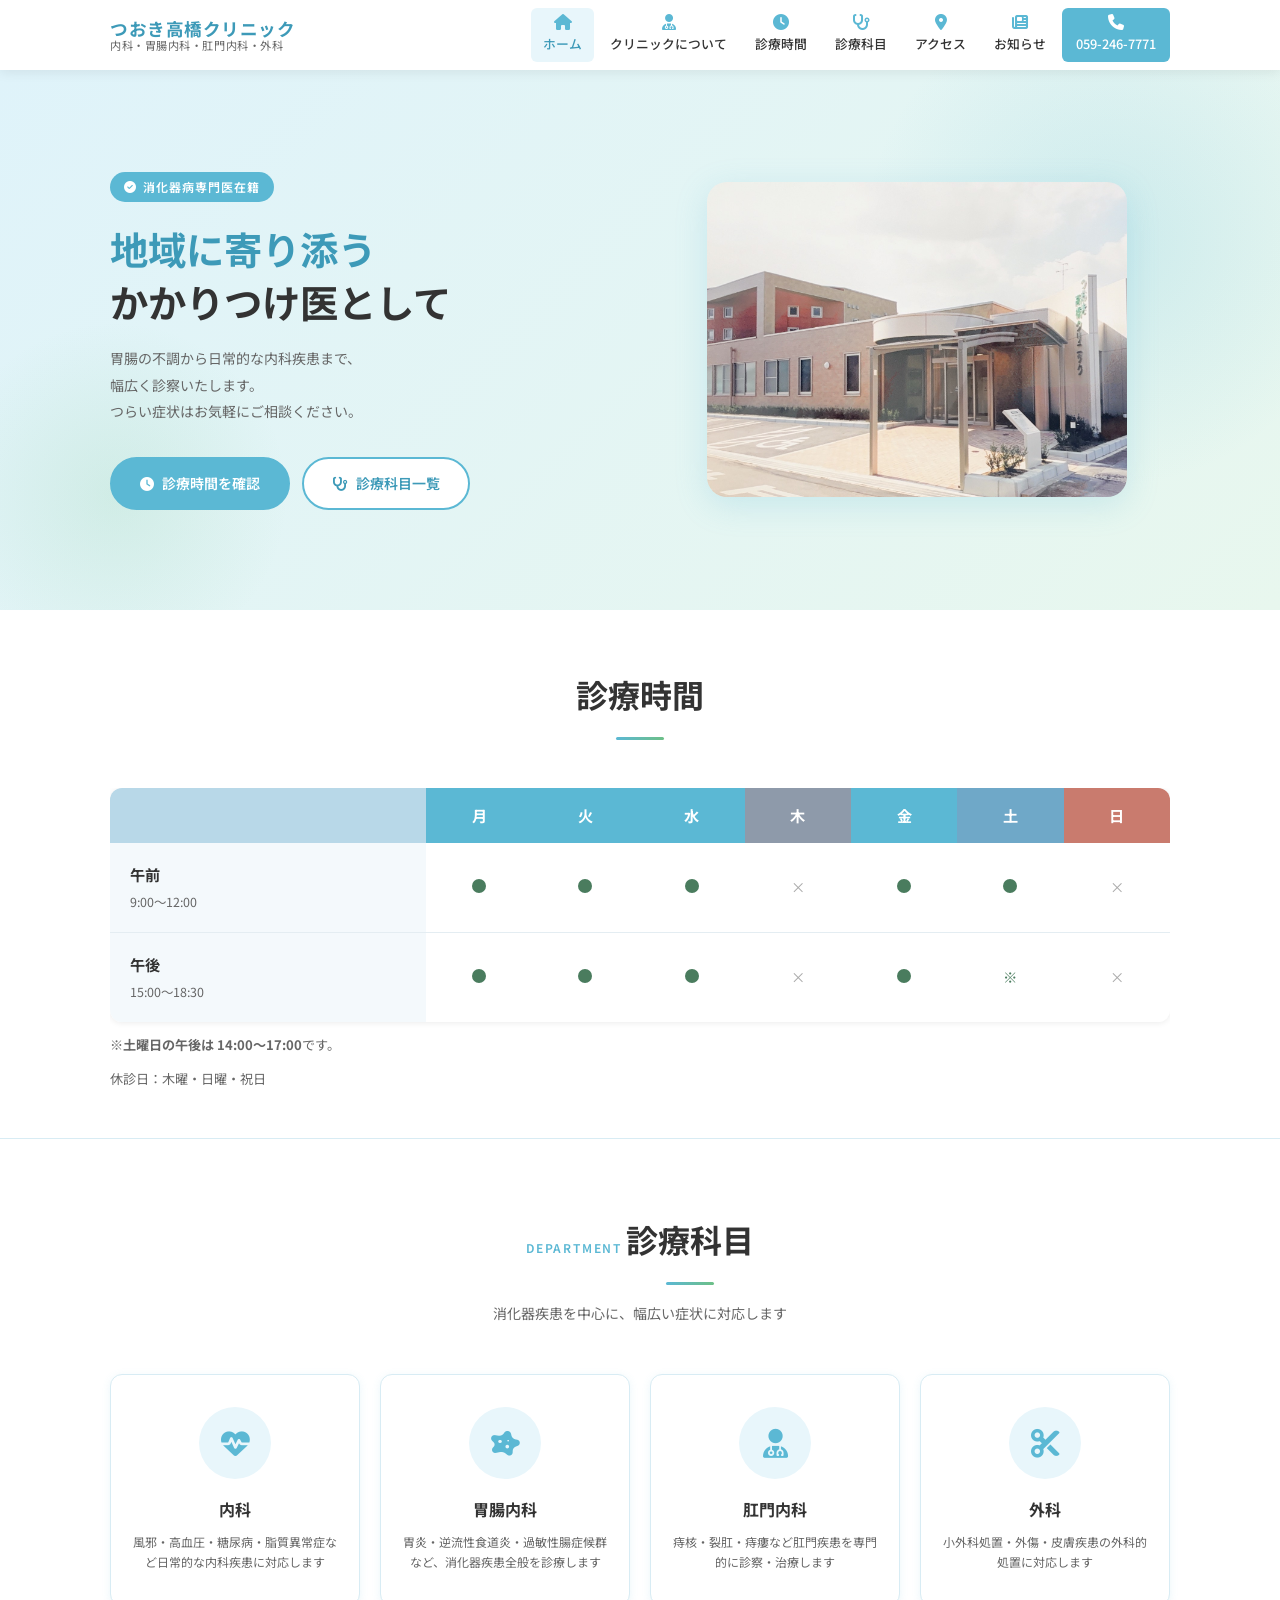
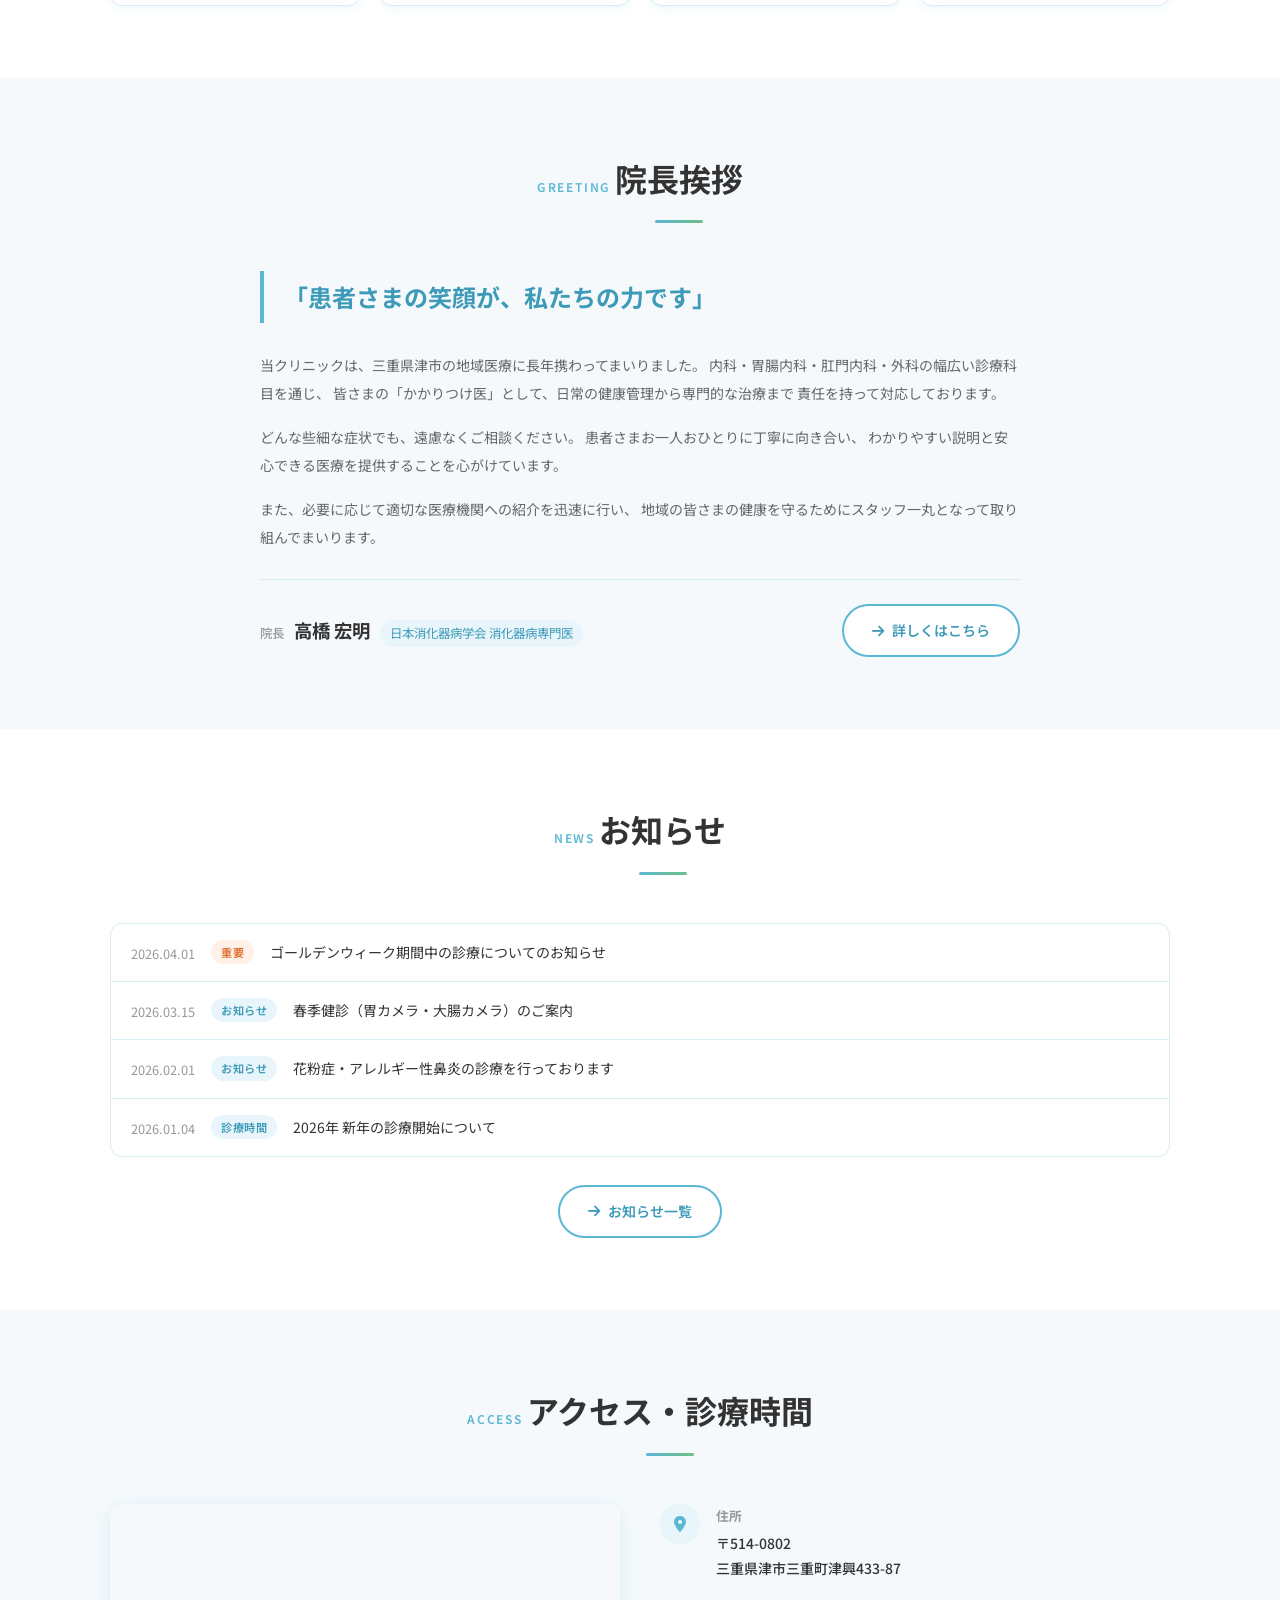
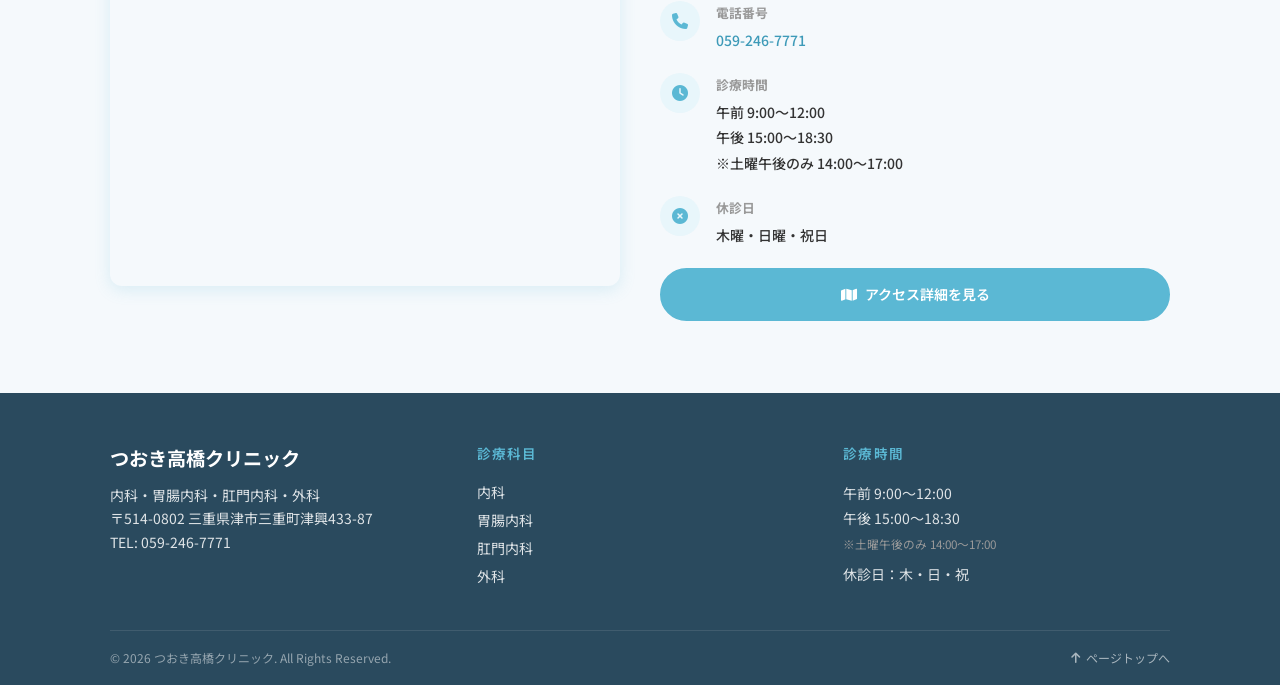
==== commit 85f5e98e: "0421デザイン改修" ====
--- a/index.html
+++ b/index.html
@@ -121,8 +121,9 @@
       <nav class="global-nav" aria-label="グローバルナビゲーション">
         <a href="index.html"><i class="fa-solid fa-house"></i>ホーム</a>
         <a href="about.html"><i class="fa-solid fa-user-doctor"></i>クリニックについて</a>
+        <a href="hours.html"><i class="fa-solid fa-clock"></i>診療時間</a>
         <a href="department.html"><i class="fa-solid fa-stethoscope"></i>診療科目</a>
-        <a href="access.html"><i class="fa-solid fa-clock"></i>アクセス・診療時間</a>
+        <a href="access.html"><i class="fa-solid fa-location-dot"></i>アクセス</a>
         <a href="news.html"><i class="fa-solid fa-newspaper"></i>お知らせ</a>
         <a href="tel:0592467771" class="header-tel"><i class="fa-solid fa-phone"></i>059-246-7771</a>
       </nav>
@@ -150,7 +151,7 @@
               つらい症状はお気軽にご相談ください。
             </p>
             <div class="hero-actions">
-              <a href="access.html" class="btn btn-primary"><i class="fa-solid fa-clock"></i>診療時間を確認</a>
+              <a href="hours.html" class="btn btn-primary"><i class="fa-solid fa-clock"></i>診療時間を確認</a>
               <a href="department.html" class="btn btn-secondary"><i class="fa-solid fa-stethoscope"></i>診療科目一覧</a>
             </div>
           </div>
@@ -386,7 +387,7 @@
           <h3>診療時間</h3>
           <table class="hours-table">
             <tr><td>午前 9:00〜12:00<br>午後 15:00〜18:30<br><small style="color:var(--color-text-muted);">※土曜午後のみ 14:00〜17:00</small></td></tr>
-            <tr><th scope="row">休診日</th><td>木・日・祝</td></tr>
+            <tr><td>休診日：木・日・祝</td></tr>
           </table>
         </div>
       </div>
--- a/css/style.css
+++ b/css/style.css
@@ -741,9 +741,8 @@
 }
 
 .access-details {
-  display: grid;
-  grid-template-columns: 1fr 1fr;
-  gap: 40px;
+  max-width: 720px;
+  margin: 0 auto;
 }
 
 .info-table {
